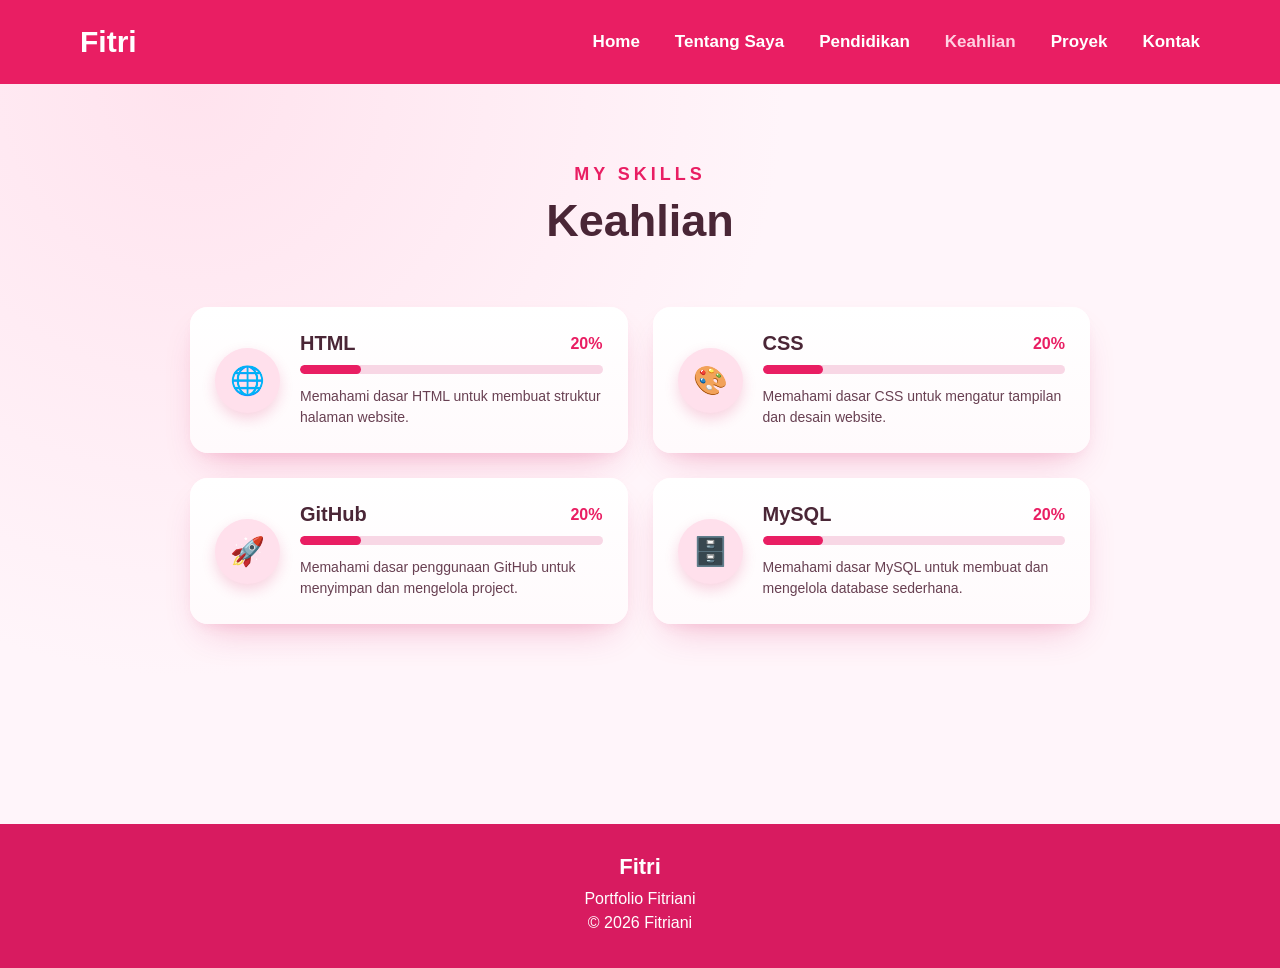
==== keahlian.html @ c8d01076 "Initial Portfolio_Fitriani" ====
<!DOCTYPE html>
<html lang="id">

<head>

    <meta charset="UTF-8">

    <meta name="viewport"
          content="width=device-width, initial-scale=1.0">

    <title>Keahlian | Fitriani</title>

    <link rel="stylesheet" href="style.css">

</head>

<body>

    <!-- NAVBAR -->

    <header>

        <nav class="navbar">

            <div class="logo">
                Fitri
            </div>

            <ul class="nav-menu">

                <li>
                    <a href="index.html">
                        Home
                    </a>
                </li>

                <li>
                    <a href="tentang.html">
                        Tentang Saya
                    </a>
                </li>

                <li>
                    <a href="pendidikan.html">
                        Pendidikan
                    </a>
                </li>

                <li>
                    <a href="keahlian.html" class="active">
                        Keahlian
                    </a>
                </li>

                <li>
                    <a href="proyek.html">
                        Proyek
                    </a>
                </li>

                <li>
                    <a href="kontak.html">
                        Kontak
                    </a>
                </li>

            </ul>

        </nav>

    </header>


    <!-- KEAHLIAN -->

    <main>

        <section class="page-section">

            <div class="section-title">

                <p>MY SKILLS</p>

                <h1>Keahlian</h1>

            </div>


            <div class="skills-container">


                <!-- HTML -->

                <div class="skill-card">

                    <div class="skill-icon">
                        🌐
                    </div>

                    <div class="skill-content">

                        <div class="skill-name">

                            <h3>HTML</h3>

                            <span>20%</span>

                        </div>

                        <div class="skill-bar">

                            <div class="skill-progress html">
                            </div>

                        </div>

                        <p>
                            Memahami dasar HTML untuk membuat
                            struktur halaman website.
                        </p>

                    </div>

                </div>


                <!-- CSS -->

                <div class="skill-card">

                    <div class="skill-icon">
                        🎨
                    </div>

                    <div class="skill-content">

                        <div class="skill-name">

                            <h3>CSS</h3>

                            <span>20%</span>

                        </div>

                        <div class="skill-bar">

                            <div class="skill-progress css">
                            </div>

                        </div>

                        <p>
                            Memahami dasar CSS untuk mengatur
                            tampilan dan desain website.
                        </p>

                    </div>

                </div>


                <!-- GITHUB -->

                <div class="skill-card">

                    <div class="skill-icon">
                        🚀
                    </div>

                    <div class="skill-content">

                        <div class="skill-name">

                            <h3>GitHub</h3>

                            <span>20%</span>

                        </div>

                        <div class="skill-bar">

                            <div class="skill-progress github">
                            </div>

                        </div>

                        <p>
                            Memahami dasar penggunaan GitHub
                            untuk menyimpan dan mengelola project.
                        </p>

                    </div>

                </div>


                <!-- MYSQL -->

                <div class="skill-card">

                    <div class="skill-icon">
                        🗄️
                    </div>

                    <div class="skill-content">

                        <div class="skill-name">

                            <h3>MySQL</h3>

                            <span>20%</span>

                        </div>

                        <div class="skill-bar">

                            <div class="skill-progress mysql">
                            </div>

                        </div>

                        <p>
                            Memahami dasar MySQL untuk membuat
                            dan mengelola database sederhana.
                        </p>

                    </div>

                </div>


            </div>

        </section>

    </main>


    <!-- FOOTER -->

    <footer>

        <h3>
            Fitri
        </h3>

        <p>
            Portfolio Fitriani
        </p>

        <p>
            © 2026 Fitriani
        </p>

    </footer>


</body>

</html>
---- style.css ----
/* =========================
   RESET
========================= */

* {
    margin: 0;
    padding: 0;
    box-sizing: border-box;
}

body {
    font-family: Arial, sans-serif;
    background: #fff5fa;
    color: #4a2636;
}


/* =========================
   NAVBAR
========================= */

header {
    background: #e91e63;
}

.navbar {
    max-width: 1200px;
    margin: auto;
    padding: 25px 40px;
    display: flex;
    justify-content: space-between;
    align-items: center;
}

.logo {
    font-size: 30px;
    font-weight: bold;
    color: white;
}

.nav-menu {
    list-style: none;
    display: flex;
    gap: 35px;
}

.nav-menu a {
    text-decoration: none;
    color: white;
    font-size: 17px;
    font-weight: bold;
    transition: 0.3s;
}

.nav-menu a:hover,
.nav-menu a.active {
    color: #ffd1e2;
}


/* =========================
   HERO
========================= */

.hero {
    min-height: calc(100vh - 160px);
    display: flex;
    justify-content: center;
    align-items: center;
    text-align: center;
    padding: 60px 20px;
    background: linear-gradient(135deg, #fff0f6, #ffb6d2);
}

.hero-content {
    max-width: 1000px;
}

.small-title {
    color: #d81b60;
    font-size: 22px;
    font-weight: bold;
    letter-spacing: 5px;
    margin-bottom: 25px;
}

.hero h1 {
    font-size: 65px;
    color: #4a2636;
    margin-bottom: 15px;
}

.hero h1 span {
    color: #e91e63;
}

.nickname {
    font-size: 20px;
    color: #7a4057;
    margin-bottom: 25px;
}

.nickname strong {
    color: #d81b60;
}

.hero-description {
    max-width: 850px;
    margin: 0 auto 25px;
    font-size: 20px;
    line-height: 1.7;
    color: #684052;
}

.identity {
    font-size: 18px;
    margin-bottom: 35px;
    color: #684052;
}

.identity strong {
    color: #d81b60;
}


/* =========================
   BUTTON
========================= */

.hero-buttons {
    display: flex;
    justify-content: center;
    gap: 20px;
}

.btn {
    display: inline-block;
    padding: 16px 30px;
    border-radius: 30px;
    text-decoration: none;
    font-size: 17px;
    font-weight: bold;
    transition: 0.3s;
}

.primary {
    background: #e91e63;
    color: white;
}

.primary:hover {
    background: #c2185b;
    transform: translateY(-3px);
}

.secondary {
    border: 2px solid #e91e63;
    color: #d81b60;
    background: white;
}

.secondary:hover {
    background: #e91e63;
    color: white;
    transform: translateY(-3px);
}


/* =========================
   FOOTER
========================= */

footer {
    background: #d81b60;
    color: white;
    text-align: center;
    padding: 30px 20px;
}

footer h3 {
    font-size: 22px;
    margin-bottom: 10px;
}

footer p {
    margin: 6px 0;
}


/* =========================
   RESPONSIVE
========================= */

@media (max-width: 800px) {

    .navbar {
        flex-direction: column;
        gap: 20px;
    }

    .nav-menu {
        flex-wrap: wrap;
        justify-content: center;
        gap: 15px;
    }

    .hero h1 {
        font-size: 42px;
    }

    .hero-description {
        font-size: 17px;
    }

    .hero-buttons {
        flex-direction: column;
        align-items: center;
    }

}


/* =========================
   PAGE SECTION
========================= */

.page-section {
    min-height: calc(100vh - 160px);
    padding: 80px 40px;
    background: radial-gradient(circle at 15% 0%, #ffe3ee 0%, #fff5fa 45%),
                radial-gradient(circle at 100% 30%, #ffeaf3 0%, transparent 40%),
                #fff5fa;
}

.section-title {
    text-align: center;
    margin-bottom: 60px;
}

.section-title p {
    color: #e91e63;
    font-size: 18px;
    font-weight: bold;
    letter-spacing: 4px;
    margin-bottom: 10px;
}

.section-title h1 {
    font-size: 45px;
    color: #4a2636;
}


/* =========================
   ABOUT - KARTU UTAMA
========================= */

.about-main-card {
    max-width: 850px;
    margin: 0 auto 25px;
    display: flex;
    align-items: center;
    gap: 30px;
    padding: 30px;
    background: linear-gradient(180deg, #ffffff 0%, #fffafc 100%);
    border-radius: 20px;
    border-left: 5px solid #e91e63;
    box-shadow:
        0 1px 0 rgba(255, 255, 255, 0.8) inset,
        0 22px 45px -18px rgba(216, 27, 96, 0.35),
        0 8px 16px -6px rgba(216, 27, 96, 0.12);
}

.about-photo img {
    width: 120px;
    height: 120px;
    object-fit: cover;
    border-radius: 50%;
    display: block;
    box-shadow: 0 10px 22px rgba(216, 27, 96, 0.25);
}

.about-main-text h2 {
    color: #d81b60;
    font-size: 28px;
    margin-bottom: 12px;
}

.about-main-text p {
    color: #684052;
    font-size: 16px;
    line-height: 1.8;
}

.about-main-text strong {
    color: #d81b60;
}


/* =========================
   ABOUT - HIGHLIGHTS
========================= */

.about-highlights {
    max-width: 1000px;
    margin: 0 auto;
    display: grid;
    grid-template-columns: 1fr 1fr;
    gap: 25px;
}

.about-highlight-item {
    display: flex;
    align-items: flex-start;
    gap: 20px;
    padding: 25px;
    background: linear-gradient(180deg, #ffffff 0%, #fffafc 100%);
    border-radius: 18px;
    border: 1px solid rgba(233, 30, 99, 0.08);
    box-shadow:
        0 1px 0 rgba(255, 255, 255, 0.8) inset,
        0 18px 38px -16px rgba(216, 27, 96, 0.30),
        0 6px 14px -6px rgba(216, 27, 96, 0.10);
    transition: 0.3s;
}

.about-highlight-item:hover {
    transform: translateY(-6px);
    box-shadow:
        0 1px 0 rgba(255, 255, 255, 0.8) inset,
        0 26px 48px -16px rgba(216, 27, 96, 0.38),
        0 10px 18px -6px rgba(216, 27, 96, 0.16);
}

.about-highlight-icon {
    min-width: 60px;
    height: 60px;
    border-radius: 50%;
    background: #ffe0ec;
    display: flex;
    justify-content: center;
    align-items: center;
    font-size: 26px;
    box-shadow: 0 6px 14px rgba(216, 27, 96, 0.18);
}

.about-highlight-text h3 {
    color: #d81b60;
    font-size: 18px;
    margin-bottom: 8px;
}

.about-highlight-text p {
    color: #684052;
    font-size: 15px;
    line-height: 1.7;
}


/* =========================
   RESPONSIVE ABOUT
========================= */

@media (max-width: 800px) {

    .about-main-card {
        flex-direction: column;
        text-align: center;
        padding: 25px;
    }

    .about-highlights {
        grid-template-columns: 1fr;
    }

}


/* =========================
   ABOUT - PENGALAMAN
========================= */

.experience-header {
    max-width: 850px;
    margin: 25px auto 15px;
    display: flex;
    align-items: center;
    gap: 15px;
}

.experience-header-icon {
    min-width: 45px;
    height: 45px;
    border-radius: 50%;
    background: #ffe0ec;
    display: flex;
    justify-content: center;
    align-items: center;
    font-size: 20px;
    box-shadow: 0 6px 14px rgba(216, 27, 96, 0.18);
}

.experience-title {
    color: #d81b60;
    font-size: 20px;
    font-weight: bold;
}

.experience-card {
    max-width: 850px;
    margin: 0 auto;
    position: relative;
    overflow: hidden;
    background: linear-gradient(180deg, #ffffff 0%, #fffafc 100%);
    padding: 28px 30px;
    border-radius: 20px;
    border-left: 5px solid #e91e63;
    box-shadow:
        0 1px 0 rgba(255, 255, 255, 0.8) inset,
        0 22px 45px -18px rgba(216, 27, 96, 0.35),
        0 8px 16px -6px rgba(216, 27, 96, 0.12);
    transition: 0.3s;
}

.experience-card:hover {
    transform: translateY(-6px);
    box-shadow:
        0 1px 0 rgba(255, 255, 255, 0.8) inset,
        0 28px 52px -16px rgba(216, 27, 96, 0.4),
        0 10px 18px -6px rgba(216, 27, 96, 0.16);
}

.experience-quote {
    position: absolute;
    top: 10px;
    right: 30px;
    font-size: 100px;
    color: #ffe0ec;
    font-family: Georgia, serif;
    line-height: 1;
    z-index: 0;
    user-select: none;
}

.experience-text {
    position: relative;
    z-index: 1;
    color: #684052;
    font-size: 15px;
    line-height: 1.7;
}

@media (max-width: 800px) {

    .experience-card {
        padding: 25px 20px;
    }

    .experience-quote {
        font-size: 60px;
        right: 15px;
    }

}


/* =========================
   EDUCATION
========================= */

.education-container {
    max-width: 900px;
    margin: auto;
    display: flex;
    flex-direction: column;
    gap: 25px;
}

.education-card {
    display: flex;
    align-items: center;
    gap: 25px;
    padding: 30px;
    background: linear-gradient(180deg, #ffffff 0%, #fffafc 100%);
    border-radius: 20px;
    border-left: 5px solid #e91e63;
    box-shadow:
        0 1px 0 rgba(255, 255, 255, 0.8) inset,
        0 22px 45px -18px rgba(216, 27, 96, 0.35),
        0 8px 16px -6px rgba(216, 27, 96, 0.12);
    transition: 0.3s;
}

.education-card:hover {
    transform: translateY(-6px);
    box-shadow:
        0 1px 0 rgba(255, 255, 255, 0.8) inset,
        0 28px 52px -16px rgba(216, 27, 96, 0.4),
        0 10px 18px -6px rgba(216, 27, 96, 0.16);
}

.education-icon {
    min-width: 75px;
    height: 75px;
    border-radius: 50%;
    background: #ffe0ec;
    display: flex;
    justify-content: center;
    align-items: center;
    font-size: 32px;
    box-shadow: 0 6px 14px rgba(216, 27, 96, 0.18);
}

.education-content {
    flex: 1;
}

.education-year {
    display: inline-block;
    padding: 6px 14px;
    border-radius: 20px;
    background: #ffe0ec;
    color: #d81b60;
    font-size: 14px;
    font-weight: bold;
    margin-bottom: 10px;
}

.education-content h2 {
    color: #4a2636;
    font-size: 25px;
    margin-bottom: 8px;
}

.education-content h3 {
    color: #d81b60;
    font-size: 18px;
    margin-bottom: 10px;
}

.education-content p {
    color: #684052;
    font-size: 16px;
    line-height: 1.7;
}


/* =========================
   EDUCATION INFO
========================= */

.education-info {
    max-width: 900px;
    margin: 50px auto 0;
    text-align: center;
}

.education-info h2 {
    color: #4a2636;
    font-size: 28px;
    margin-bottom: 25px;
}

.info-box {
    display: grid;
    grid-template-columns: 1fr 1fr;
    gap: 15px;
    text-align: left;
}

.info-box div {
    padding: 18px;
    background: white;
    border-radius: 12px;
    box-shadow: 0 10px 22px -12px rgba(216, 27, 96, 0.25);
}

.info-box strong {
    display: block;
    color: #d81b60;
    margin-bottom: 6px;
}

.info-box span {
    color: #684052;
}


/* =========================
   RESPONSIVE EDUCATION
========================= */

@media (max-width: 800px) {

    .education-card {
        flex-direction: column;
        text-align: center;
    }

    .info-box {
        grid-template-columns: 1fr;
    }

}


/* =========================
   SKILLS
========================= */

.skills-container {
    max-width: 900px;
    margin: auto;
    display: grid;
    grid-template-columns: 1fr 1fr;
    gap: 25px;
}

.skill-card {
    background: linear-gradient(180deg, #ffffff 0%, #fffafc 100%);
    padding: 25px;
    border-radius: 18px;
    display: flex;
    align-items: center;
    gap: 20px;
    box-shadow:
        0 1px 0 rgba(255, 255, 255, 0.8) inset,
        0 18px 38px -16px rgba(216, 27, 96, 0.30),
        0 6px 14px -6px rgba(216, 27, 96, 0.10);
    transition: 0.3s;
}

.skill-card:hover {
    transform: translateY(-6px);
    box-shadow:
        0 1px 0 rgba(255, 255, 255, 0.8) inset,
        0 26px 48px -16px rgba(216, 27, 96, 0.38),
        0 10px 18px -6px rgba(216, 27, 96, 0.16);
}

.skill-icon {
    min-width: 65px;
    height: 65px;
    border-radius: 50%;
    background: #ffe0ec;
    display: flex;
    align-items: center;
    justify-content: center;
    font-size: 28px;
    box-shadow: 0 6px 14px rgba(216, 27, 96, 0.18);
}

.skill-content {
    width: 100%;
}

.skill-name {
    display: flex;
    justify-content: space-between;
    align-items: center;
    margin-bottom: 10px;
}

.skill-name h3 {
    color: #4a2636;
    font-size: 20px;
}

.skill-name span {
    color: #e91e63;
    font-weight: bold;
}

.skill-bar {
    width: 100%;
    height: 9px;
    background: #f8d7e5;
    border-radius: 10px;
    overflow: hidden;
    margin-bottom: 12px;
}

.skill-progress {
    height: 100%;
    background: #e91e63;
    border-radius: 10px;
}

.skill-progress.html {
    width: 20%;
}

.skill-progress.css {
    width: 20%;
}

.skill-progress.github {
    width: 20%;
}

.skill-progress.mysql {
    width: 20%;
}

.skill-content p {
    color: #684052;
    font-size: 14px;
    line-height: 1.5;
}


/* RESPONSIVE SKILLS */

@media (max-width: 800px) {

    .skills-container {
        grid-template-columns: 1fr;
    }

    .skill-card {
        padding: 20px;
    }

}


/* =========================
   PROJECT
========================= */

.project-container {
    max-width: 1000px;
    margin: auto;
    display: grid;
    grid-template-columns: 1fr;
    gap: 25px;
}

.project-card {
    background: linear-gradient(180deg, #ffffff 0%, #fffafc 100%);
    padding: 30px;
    border-radius: 20px;
    display: flex;
    align-items: center;
    gap: 30px;
    border-left: 5px solid #e91e63;
    box-shadow:
        0 1px 0 rgba(255, 255, 255, 0.8) inset,
        0 22px 45px -18px rgba(216, 27, 96, 0.35),
        0 8px 16px -6px rgba(216, 27, 96, 0.12);
    transition: 0.3s;
}

.project-card:hover {
    transform: translateY(-6px);
    box-shadow:
        0 1px 0 rgba(255, 255, 255, 0.8) inset,
        0 28px 52px -16px rgba(216, 27, 96, 0.4),
        0 10px 18px -6px rgba(216, 27, 96, 0.16);
}

.project-icon {
    min-width: 90px;
    height: 90px;
    border-radius: 20px;
    background: #ffe0ec;
    display: flex;
    justify-content: center;
    align-items: center;
    font-size: 40px;
    box-shadow: 0 8px 18px rgba(216, 27, 96, 0.18);
}

.project-content {
    flex: 1;
}

.project-number {
    color: #e91e63;
    font-size: 13px;
    font-weight: bold;
    letter-spacing: 2px;
}

.project-content h2 {
    color: #4a2636;
    font-size: 26px;
    margin: 8px 0 10px;
}

.project-content p {
    color: #684052;
    font-size: 16px;
    line-height: 1.7;
    margin-bottom: 15px;
}

.project-tech {
    display: flex;
    gap: 10px;
    flex-wrap: wrap;
}

.project-tech span {
    background: #ffe0ec;
    color: #d81b60;
    padding: 6px 12px;
    border-radius: 20px;
    font-size: 13px;
    font-weight: bold;
}


/* RESPONSIVE PROJECT */

@media (max-width: 600px) {

    .project-card {
        flex-direction: column;
        align-items: flex-start;
        padding: 25px;
    }

    .project-icon {
        min-width: 70px;
        width: 70px;
        height: 70px;
        font-size: 30px;
    }

}


/* =========================
   CONTACT
========================= */

.contact-container {
    max-width: 900px;
    margin: auto;
    display: grid;
    grid-template-columns: 1fr 1fr;
    gap: 40px;
    align-items: center;
}

.contact-intro h2 {
    color: #d81b60;
    font-size: 30px;
    margin-bottom: 20px;
}

.contact-intro p {
    color: #684052;
    font-size: 17px;
    line-height: 1.8;
    margin-bottom: 15px;
}

.contact-card {
    background: linear-gradient(180deg, #ffffff 0%, #fffafc 100%);
    padding: 30px;
    border-radius: 20px;
    box-shadow:
        0 1px 0 rgba(255, 255, 255, 0.8) inset,
        0 22px 45px -18px rgba(216, 27, 96, 0.35),
        0 8px 16px -6px rgba(216, 27, 96, 0.12);
}

.contact-item {
    display: flex;
    align-items: center;
    gap: 20px;
    padding: 20px 0;
    border-bottom: 1px solid #f5d5e2;
}

.contact-item:last-child {
    border-bottom: none;
}

.contact-icon {
    min-width: 55px;
    width: 55px;
    height: 55px;
    border-radius: 50%;
    background: #ffe0ec;
    display: flex;
    justify-content: center;
    align-items: center;
    font-size: 25px;
    box-shadow: 0 6px 14px rgba(216, 27, 96, 0.18);
}

.contact-item h3 {
    color: #d81b60;
    margin-bottom: 5px;
}

.contact-item p {
    color: #684052;
    font-size: 15px;
}


/* RESPONSIVE CONTACT */

@media (max-width: 800px) {

    .contact-container {
        grid-template-columns: 1fr;
    }

}
a {
    text-decoration: none;
    color: inherit;
}
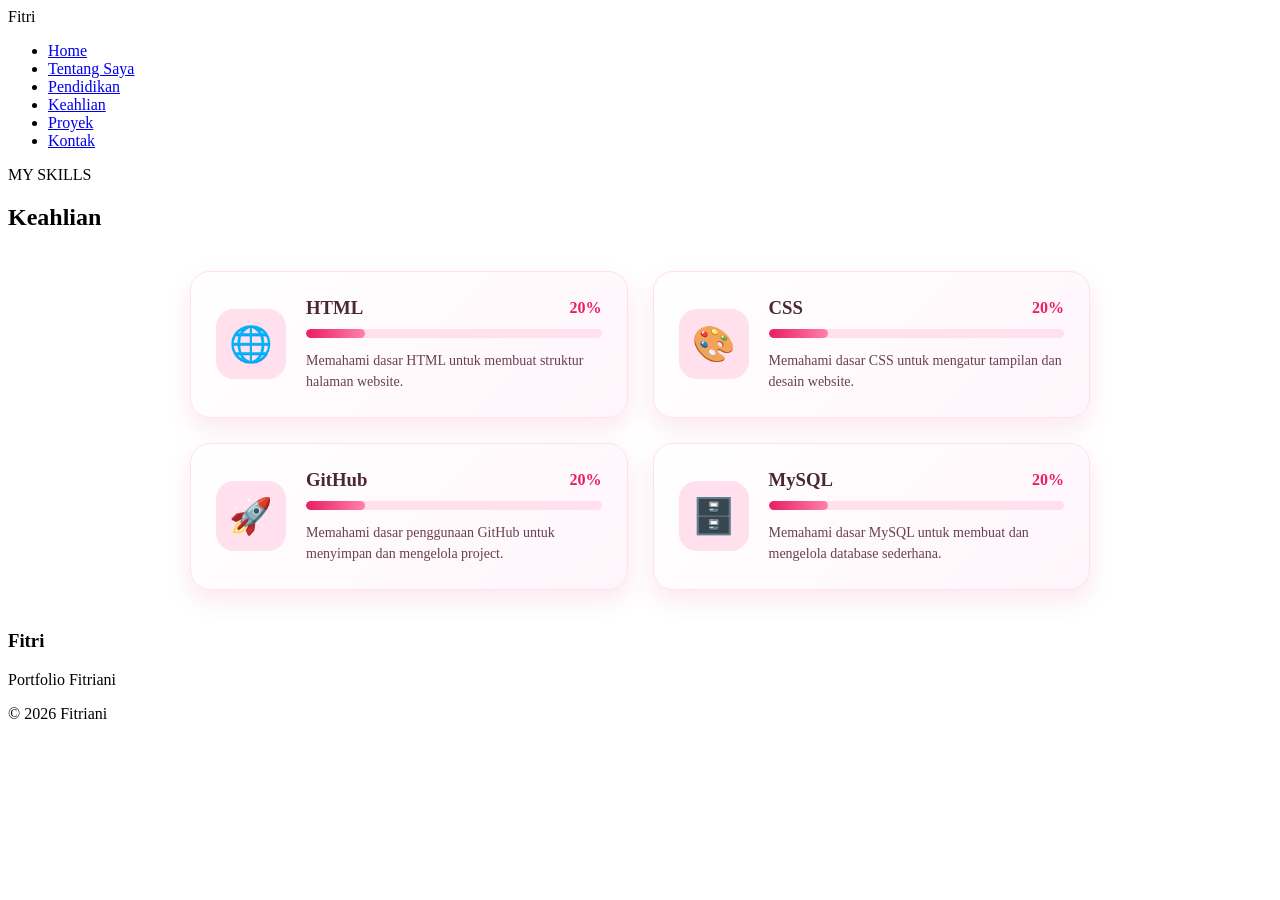
==== commit 46d14645: "Fitriani" ====
--- a/keahlian.html
+++ b/keahlian.html
@@ -13,7 +13,7 @@
     <link rel="stylesheet" href="style.css">
 
 </head>
-
+  <script src="script.js"></script>
 <body>
 
     <!-- NAVBAR -->
@@ -254,7 +254,7 @@
 
     </footer>
 
-
+<script src="script.js"></script>
 </body>
 
 </html>
--- a/style.css
+++ b/style.css
@@ -1,215 +1,493 @@
+/* ========================= 
+   RIWAYAT PENDIDIKAN 
+========================= */
+
+.sekolah-list { 
+    max-width: 800px; 
+    margin: 0 auto; 
+    display: flex; 
+    flex-direction: column; 
+    gap: 20px; 
+} 
+ 
+.sekolah-item { 
+    display: flex; 
+    align-items: center; 
+    gap: 22px; 
+    padding: 22px 28px; 
+    background: linear-gradient(135deg, #ffffff, #fff5fa); 
+    border-radius: 20px; 
+    border-left: 5px solid #e91e63; 
+    box-shadow: 0 12px 30px rgba(216, 27, 96, 0.12); 
+    transition: 0.3s ease; 
+} 
+ 
+.sekolah-item:hover { 
+    transform: translateY(-6px); 
+    box-shadow: 0 18px 35px rgba(216, 27, 96, 0.22); 
+} 
+ 
+/* LOGO PENDIDIKAN */ 
+ 
+.sekolah-logo { 
+    width: 65px; 
+    height: 65px; 
+    flex-shrink: 0; 
+    display: flex; 
+    align-items: center; 
+    justify-content: center; 
+    background: #ffe0ec; 
+    border-radius: 50%; 
+    font-size: 30px; 
+    box-shadow: 0 6px 15px rgba(216, 27, 96, 0.15); 
+    transition: 0.3s; 
+} 
+ 
+.sekolah-item:hover .sekolah-logo { 
+    transform: scale(1.1); 
+    background: #ffd1e2; 
+} 
+ 
+/* NAMA SEKOLAH */ 
+ 
+.sekolah-info span { 
+    display: inline-block; 
+    color: #e91e63; 
+    font-size: 14px; 
+    font-weight: bold; 
+    margin-bottom: 5px; 
+} 
+ 
+.sekolah-info h3 { 
+    color: #4a2636; 
+    font-size: 20px; 
+    margin: 0; 
+    cursor: pointer; 
+    transition: 0.3s; 
+} 
+ 
+.sekolah-info h3:hover { 
+    color: #e91e63; 
+    text-decoration: underline; 
+} 
+ 
+/* ========================= 
+   MODAL FOTO 
+========================= */ 
+ 
+.modal-overlay { 
+    display: none; 
+    position: fixed; 
+    inset: 0; 
+    background: rgba(74, 38, 54, 0.65); 
+    align-items: center; 
+    justify-content: center; 
+    z-index: 9999; 
+    padding: 20px; 
+} 
+ 
+.modal-overlay.show { 
+    display: flex; 
+} 
+ 
+.modal-box { 
+    position: relative; 
+    width: 90%; 
+    max-width: 550px; 
+    background: white; 
+    padding: 25px; 
+    border-radius: 20px; 
+    text-align: center; 
+    animation: modalMuncul 0.3s ease; 
+} 
+ 
+.modal-box h2 { 
+    color: #d81b60; 
+    margin-bottom: 18px; 
+} 
+ 
+#modal-foto { 
+    display: block; 
+    width: 100%; 
+    max-height: 400px; 
+    object-fit: contain; 
+    border-radius: 15px; 
+    margin: 0 auto; 
+} 
+ 
+.modal-close { 
+    position: absolute; 
+    top: 10px; 
+    right: 15px; 
+    width: 35px; 
+    height: 35px; 
+    border: none; 
+    border-radius: 50%; 
+    background: #ffe0ec; 
+    color: #d81b60; 
+    font-size: 24px; 
+    cursor: pointer; 
+    z-index: 2; 
+} 
+ 
+.modal-close:hover { 
+    background: #e91e63; 
+    color: white; 
+} 
+ 
+@keyframes modalMuncul { 
+    from { 
+        opacity: 0; 
+        transform: scale(0.8); 
+    } 
+ 
+    to { 
+        opacity: 1; 
+        transform: scale(1); 
+    } 
+}
+
 /* =========================
-   RESET
+   TAMBAHAN TAMPILAN KEAHLIAN
 ========================= */
 
-* {
-    margin: 0;
-    padding: 0;
-    box-sizing: border-box;
-}
-
-body {
-    font-family: Arial, sans-serif;
-    background: #fff5fa;
-    color: #4a2636;
-}
-
-
-/* =========================
-   NAVBAR
-========================= */
-
-header {
-    background: #e91e63;
-}
-
-.navbar {
-    max-width: 1200px;
-    margin: auto;
-    padding: 25px 40px;
+.skills-container {
+    max-width: 900px;
+    margin: 40px auto;
+    display: grid;
+    grid-template-columns: repeat(2, 1fr);
+    gap: 25px;
+}
+
+.skill-card {
+    display: flex;
+    align-items: center;
+    gap: 20px;
+    padding: 25px;
+    background: linear-gradient(135deg, #ffffff, #fff5fa);
+    border-radius: 20px;
+    border: 1px solid #ffe0ec;
+    box-shadow: 0 10px 25px rgba(216, 27, 96, 0.10);
+    transition: 0.3s ease;
+    animation: skillMuncul 0.8s ease both;
+}
+
+.skill-card:hover {
+    transform: translateY(-8px);
+    box-shadow: 0 18px 35px rgba(216, 27, 96, 0.20);
+}
+
+/* ICON */
+
+.skill-icon {
+    width: 70px;
+    height: 70px;
+    flex-shrink: 0;
+    display: flex;
+    align-items: center;
+    justify-content: center;
+    background: #ffe0ec;
+    border-radius: 18px;
+    font-size: 35px;
+    transition: 0.3s ease;
+}
+
+.skill-card:hover .skill-icon {
+    transform: scale(1.12) rotate(5deg);
+    background: #ffd1e2;
+}
+
+/* ISI */
+
+.skill-content {
+    flex: 1;
+}
+
+.skill-name {
     display: flex;
     justify-content: space-between;
     align-items: center;
-}
-
-.logo {
-    font-size: 30px;
+    margin-bottom: 10px;
+}
+
+.skill-name h3 {
+    margin: 0;
+    color: #4a2636;
+}
+
+.skill-name span {
+    color: #e91e63;
     font-weight: bold;
-    color: white;
-}
-
-.nav-menu {
-    list-style: none;
-    display: flex;
-    gap: 35px;
-}
-
-.nav-menu a {
-    text-decoration: none;
-    color: white;
-    font-size: 17px;
+}
+
+/* PROGRESS BAR */
+
+.skill-bar {
+    width: 100%;
+    height: 9px;
+    background: #ffe0ec;
+    border-radius: 20px;
+    overflow: hidden;
+    margin-bottom: 12px;
+}
+
+.skill-progress {
+    height: 100%;
+    width: 20%;
+    background: linear-gradient(90deg, #e91e63, #ff80ab);
+    border-radius: 20px;
+    animation: progressMuncul 1.5s ease;
+}
+
+.skill-content p {
+    margin: 0;
+    color: #684052;
+    font-size: 14px;
+    line-height: 1.5;
+}
+
+/* ANIMASI */
+
+@keyframes skillMuncul {
+    from {
+        opacity: 0;
+        transform: translateY(30px);
+    }
+
+    to {
+        opacity: 1;
+        transform: translateY(0);
+    }
+}
+
+@keyframes progressMuncul {
+    from {
+        width: 0;
+    }
+
+    to {
+        width: 20%;
+    }
+}
+
+/* ANIMASI BERURUTAN */
+
+.skill-card:nth-child(1) {
+    animation-delay: 0.1s;
+}
+
+.skill-card:nth-child(2) {
+    animation-delay: 0.2s;
+}
+
+.skill-card:nth-child(3) {
+    animation-delay: 0.3s;
+}
+
+.skill-card:nth-child(4) {
+    animation-delay: 0.4s;
+}
+
+/* HP */
+
+@media (max-width: 700px) {
+    .skills-container {
+        grid-template-columns: 1fr;
+        padding: 0 20px;
+    }
+
+    .skill-card {
+        padding: 20px;
+    }
+}
+
+/* =========================
+   HOME LEBIH MENARIK
+========================= */
+
+.hero {
+    min-height: 75vh;
+    display: flex;
+    align-items: center;
+    justify-content: center;
+    position: relative;
+    overflow: hidden;
+    background:
+        radial-gradient(circle at 85% 20%, #ffe0ec 0%, transparent 25%),
+        radial-gradient(circle at 10% 80%, #ffd6e6 0%, transparent 25%);
+}
+
+.hero-content {
+    max-width: 850px;
+    text-align: center;
+    padding: 70px 20px;
+    position: relative;
+    z-index: 2;
+    animation: homeMuncul 1s ease;
+}
+
+.small-title {
+    color: #e91e63;
     font-weight: bold;
-    transition: 0.3s;
-}
-
-.nav-menu a:hover,
-.nav-menu a.active {
-    color: #ffd1e2;
-}
-
-
-/* =========================
-   HERO
-========================= */
-
-.hero {
-    min-height: calc(100vh - 160px);
-    display: flex;
-    justify-content: center;
-    align-items: center;
-    text-align: center;
-    padding: 60px 20px;
-    background: linear-gradient(135deg, #fff0f6, #ffb6d2);
-}
-
-.hero-content {
-    max-width: 1000px;
-}
-
-.small-title {
-    color: #d81b60;
-    font-size: 22px;
-    font-weight: bold;
-    letter-spacing: 5px;
-    margin-bottom: 25px;
+    letter-spacing: 3px;
+    margin-bottom: 15px;
+    animation: turun 0.8s ease;
 }
 
 .hero h1 {
-    font-size: 65px;
+    font-size: 55px;
+    margin: 10px 0;
     color: #4a2636;
-    margin-bottom: 15px;
 }
 
 .hero h1 span {
     color: #e91e63;
 }
 
-.nickname {
-    font-size: 20px;
-    color: #7a4057;
-    margin-bottom: 25px;
-}
-
-.nickname strong {
-    color: #d81b60;
-}
-
 .hero-description {
-    max-width: 850px;
-    margin: 0 auto 25px;
-    font-size: 20px;
-    line-height: 1.7;
+    font-size: 24px;
+    font-weight: bold;
     color: #684052;
-}
-
-.identity {
-    font-size: 18px;
-    margin-bottom: 35px;
+    margin: 15px 0;
+}
+
+.hero-text {
+    max-width: 650px;
+    margin: 0 auto 30px;
     color: #684052;
-}
-
-.identity strong {
-    color: #d81b60;
-}
-
-
-/* =========================
-   BUTTON
-========================= */
+    line-height: 1.8;
+    font-size: 16px;
+}
 
 .hero-buttons {
     display: flex;
     justify-content: center;
-    gap: 20px;
-}
-
-.btn {
-    display: inline-block;
-    padding: 16px 30px;
+    gap: 15px;
+    margin-top: 25px;
+}
+
+.hero-buttons .btn {
+    padding: 13px 25px;
     border-radius: 30px;
     text-decoration: none;
-    font-size: 17px;
     font-weight: bold;
-    transition: 0.3s;
-}
-
-.primary {
+    transition: 0.3s ease;
+}
+
+.hero-buttons .primary {
     background: #e91e63;
     color: white;
-}
-
-.primary:hover {
-    background: #c2185b;
-    transform: translateY(-3px);
-}
-
-.secondary {
+    box-shadow: 0 8px 20px rgba(233, 30, 99, 0.25);
+}
+
+.hero-buttons .primary:hover {
+    background: #d81b60;
+    transform: translateY(-4px);
+}
+
+.hero-buttons .secondary {
     border: 2px solid #e91e63;
-    color: #d81b60;
+    color: #e91e63;
     background: white;
 }
 
-.secondary:hover {
-    background: #e91e63;
-    color: white;
-    transform: translateY(-3px);
-}
-
-
-/* =========================
-   FOOTER
-========================= */
-
-footer {
-    background: #d81b60;
-    color: white;
-    text-align: center;
-    padding: 30px 20px;
-}
-
-footer h3 {
-    font-size: 22px;
-    margin-bottom: 10px;
-}
-
-footer p {
-    margin: 6px 0;
-}
-
-
-/* =========================
-   RESPONSIVE
-========================= */
-
-@media (max-width: 800px) {
-
-    .navbar {
-        flex-direction: column;
-        gap: 20px;
-    }
-
-    .nav-menu {
-        flex-wrap: wrap;
-        justify-content: center;
-        gap: 15px;
-    }
+.hero-buttons .secondary:hover {
+    background: #ffe0ec;
+    transform: translateY(-4px);
+}
+
+/* DEKORASI */
+
+.hero-decoration {
+    position: absolute;
+    inset: 0;
+    pointer-events: none;
+    z-index: -1;
+}
+
+.circle {
+    position: absolute;
+    border-radius: 50%;
+}
+
+.circle-one {
+    width: 180px;
+    height: 180px;
+    background: #ffe0ec;
+    top: 30px;
+    left: -80px;
+    animation: mengambang 4s ease-in-out infinite;
+}
+
+.circle-two {
+    width: 120px;
+    height: 120px;
+    background: #ffd1e2;
+    bottom: 20px;
+    right: -50px;
+    animation: mengambang 5s ease-in-out infinite;
+}
+
+.code-box {
+    position: absolute;
+    right: 30px;
+    top: 100px;
+    padding: 12px 18px;
+    background: white;
+    color: #e91e63;
+    border-radius: 12px;
+    box-shadow: 0 8px 20px rgba(216, 27, 96, 0.12);
+    font-family: monospace;
+    transform: rotate(5deg);
+    animation: mengambang 3s ease-in-out infinite;
+}
+
+/* ANIMASI */
+
+@keyframes homeMuncul {
+    from {
+        opacity: 0;
+        transform: translateY(30px);
+    }
+
+    to {
+        opacity: 1;
+        transform: translateY(0);
+    }
+}
+
+@keyframes turun {
+    from {
+        opacity: 0;
+        transform: translateY(-20px);
+    }
+
+    to {
+        opacity: 1;
+        transform: translateY(0);
+    }
+}
+
+@keyframes mengambang {
+    0%, 100% {
+        transform: translateY(0);
+    }
+
+    50% {
+        transform: translateY(-15px);
+    }
+}
+
+/* HP */
+
+@media (max-width: 700px) {
 
     .hero h1 {
-        font-size: 42px;
+        font-size: 38px;
     }
 
     .hero-description {
-        font-size: 17px;
+        font-size: 20px;
     }
 
     .hero-buttons {
@@ -217,702 +495,595 @@
         align-items: center;
     }
 
-}
-
+    .hero-buttons .btn {
+        width: 200px;
+        text-align: center;
+    }
+
+    .code-box {
+        display: none;
+    }
+
+}
 
 /* =========================
-   PAGE SECTION
+   KONTAK LEBIH MENARIK
 ========================= */
 
-.page-section {
-    min-height: calc(100vh - 160px);
-    padding: 80px 40px;
-    background: radial-gradient(circle at 15% 0%, #ffe3ee 0%, #fff5fa 45%),
-                radial-gradient(circle at 100% 30%, #ffeaf3 0%, transparent 40%),
-                #fff5fa;
-}
-
-.section-title {
-    text-align: center;
-    margin-bottom: 60px;
-}
-
-.section-title p {
+.contact-container {
+    max-width: 950px;
+    margin: 40px auto;
+    display: grid;
+    grid-template-columns: 1fr 1.2fr;
+    gap: 30px;
+    align-items: stretch;
+}
+
+/* BAGIAN KIRI */
+
+.contact-intro {
+    background: linear-gradient(135deg, #e91e63, #d81b60);
+    color: white;
+    padding: 40px 30px;
+    border-radius: 25px;
+    display: flex;
+    flex-direction: column;
+    justify-content: center;
+    box-shadow: 0 15px 35px rgba(216, 27, 96, 0.20);
+    position: relative;
+    overflow: hidden;
+}
+
+.contact-intro::after {
+    content: "💗";
+    position: absolute;
+    right: 20px;
+    bottom: 10px;
+    font-size: 80px;
+    opacity: 0.15;
+}
+
+.contact-intro h2 {
+    font-size: 28px;
+    margin-bottom: 15px;
+}
+
+.contact-intro p {
+    line-height: 1.7;
+    margin-bottom: 10px;
+}
+
+/* KARTU KONTAK */
+
+.contact-card {
+    background: #ffffff;
+    padding: 30px;
+    border-radius: 25px;
+    box-shadow: 0 12px 30px rgba(216, 27, 96, 0.12);
+    border: 1px solid #ffe0ec;
+}
+
+.contact-item {
+    display: flex;
+    align-items: center;
+    gap: 20px;
+    padding: 20px;
+    margin-bottom: 15px;
+    background: #fff8fb;
+    border-radius: 18px;
+    transition: 0.3s ease;
+}
+
+.contact-item:last-child {
+    margin-bottom: 0;
+}
+
+.contact-item:hover {
+    transform: translateX(8px);
+    background: #ffeaf2;
+    box-shadow: 0 8px 20px rgba(216, 27, 96, 0.10);
+}
+
+/* ICON */
+
+.contact-icon {
+    width: 60px;
+    height: 60px;
+    flex-shrink: 0;
+    display: flex;
+    align-items: center;
+    justify-content: center;
+    background: #ffe0ec;
+    border-radius: 16px;
+    font-size: 28px;
+    transition: 0.3s ease;
+}
+
+.contact-item:hover .contact-icon {
+    transform: scale(1.1) rotate(5deg);
+    background: #ffd1e2;
+}
+
+/* TEKS */
+
+.contact-item h3 {
+    margin: 0 0 5px;
+    color: #4a2636;
+    font-size: 18px;
+}
+
+.contact-item p {
+    margin: 0;
+}
+
+.contact-item a {
     color: #e91e63;
-    font-size: 18px;
-    font-weight: bold;
-    letter-spacing: 4px;
-    margin-bottom: 10px;
-}
-
-.section-title h1 {
-    font-size: 45px;
-    color: #4a2636;
-}
-
-
+    text-decoration: none;
+    font-weight: 500;
+    transition: 0.3s ease;
+}
+
+.contact-item a:hover {
+    color: #d81b60;
+    text-decoration: underline;
+}
+
+/* ANIMASI */
+
+.contact-intro {
+    animation: kontakKiri 0.8s ease;
+}
+
+.contact-card {
+    animation: kontakKanan 0.8s ease;
+}
+
+@keyframes kontakKiri {
+    from {
+        opacity: 0;
+        transform: translateX(-30px);
+    }
+
+    to {
+        opacity: 1;
+        transform: translateX(0);
+    }
+}
+
+@keyframes kontakKanan {
+    from {
+        opacity: 0;
+        transform: translateX(30px);
+    }
+
+    to {
+        opacity: 1;
+        transform: translateX(0);
+    }
+}
+
+/* HP */
+
+@media (max-width: 700px) {
+
+    .contact-container {
+        grid-template-columns: 1fr;
+        margin: 30px 20px;
+    }
+
+    .contact-intro {
+        padding: 30px 25px;
+    }
+
+    .contact-card {
+        padding: 20px;
+    }
+
+    .contact-item {
+        padding: 15px;
+    }
+
+}
 /* =========================
-   ABOUT - KARTU UTAMA
+   TENTANG SAYA LEBIH MENARIK
 ========================= */
 
 .about-main-card {
-    max-width: 850px;
-    margin: 0 auto 25px;
+    max-width: 950px;
+    margin: 40px auto 30px;
+    padding: 35px;
     display: flex;
     align-items: center;
-    gap: 30px;
-    padding: 30px;
-    background: linear-gradient(180deg, #ffffff 0%, #fffafc 100%);
-    border-radius: 20px;
-    border-left: 5px solid #e91e63;
-    box-shadow:
-        0 1px 0 rgba(255, 255, 255, 0.8) inset,
-        0 22px 45px -18px rgba(216, 27, 96, 0.35),
-        0 8px 16px -6px rgba(216, 27, 96, 0.12);
+    gap: 40px;
+    background: linear-gradient(135deg, #ffffff, #fff5fa);
+    border-radius: 30px;
+    border: 1px solid #ffe0ec;
+    box-shadow: 0 15px 35px rgba(216, 27, 96, 0.12);
+    position: relative;
+    overflow: hidden;
+    animation: tentangMuncul 0.8s ease;
+}
+
+/* DEKORASI KARTU */
+
+.about-main-card::before {
+    content: "💗";
+    position: absolute;
+    top: -20px;
+    right: 25px;
+    font-size: 100px;
+    opacity: 0.08;
+}
+
+/* FOTO */
+
+.about-photo {
+    width: 220px;
+    height: 220px;
+    flex-shrink: 0;
+    padding: 7px;
+    border-radius: 50%;
+    background: linear-gradient(135deg, #e91e63, #ff80ab);
+    box-shadow: 0 10px 25px rgba(216, 27, 96, 0.20);
+    transition: 0.4s ease;
+}
+
+.about-photo:hover {
+    transform: scale(1.05) rotate(3deg);
+    box-shadow: 0 15px 35px rgba(216, 27, 96, 0.30);
 }
 
 .about-photo img {
-    width: 120px;
-    height: 120px;
+    width: 100%;
+    height: 100%;
     object-fit: cover;
     border-radius: 50%;
     display: block;
-    box-shadow: 0 10px 22px rgba(216, 27, 96, 0.25);
-}
-
-.about-main-text h2 {
-    color: #d81b60;
-    font-size: 28px;
-    margin-bottom: 12px;
+    border: 5px solid white;
+}
+
+/* TEKS */
+
+.about-main-text {
+    position: relative;
+    z-index: 1;
 }
 
 .about-main-text p {
     color: #684052;
-    font-size: 16px;
-    line-height: 1.8;
+    font-size: 17px;
+    line-height: 1.9;
+    margin: 0;
 }
 
 .about-main-text strong {
-    color: #d81b60;
-}
-
-
-/* =========================
-   ABOUT - HIGHLIGHTS
-========================= */
+    color: #e91e63;
+}
+
+/* KARTU KECIL */
 
 .about-highlights {
-    max-width: 1000px;
+    max-width: 950px;
     margin: 0 auto;
     display: grid;
-    grid-template-columns: 1fr 1fr;
+    grid-template-columns: repeat(2, 1fr);
     gap: 25px;
 }
+
+/* ITEM */
 
 .about-highlight-item {
     display: flex;
     align-items: flex-start;
     gap: 20px;
     padding: 25px;
-    background: linear-gradient(180deg, #ffffff 0%, #fffafc 100%);
+    background: white;
+    border-radius: 22px;
+    border: 1px solid #ffe0ec;
+    box-shadow: 0 10px 25px rgba(216, 27, 96, 0.10);
+    transition: 0.3s ease;
+    animation: highlightMuncul 0.8s ease both;
+}
+
+.about-highlight-item:nth-child(1) {
+    animation-delay: 0.2s;
+}
+
+.about-highlight-item:nth-child(2) {
+    animation-delay: 0.4s;
+}
+
+.about-highlight-item:hover {
+    transform: translateY(-8px);
+    background: #fff8fb;
+    box-shadow: 0 18px 35px rgba(216, 27, 96, 0.18);
+}
+
+/* ICON */
+
+.about-highlight-icon {
+    width: 60px;
+    height: 60px;
+    flex-shrink: 0;
+    display: flex;
+    align-items: center;
+    justify-content: center;
+    background: #ffe0ec;
     border-radius: 18px;
-    border: 1px solid rgba(233, 30, 99, 0.08);
-    box-shadow:
-        0 1px 0 rgba(255, 255, 255, 0.8) inset,
-        0 18px 38px -16px rgba(216, 27, 96, 0.30),
-        0 6px 14px -6px rgba(216, 27, 96, 0.10);
-    transition: 0.3s;
-}
-
-.about-highlight-item:hover {
-    transform: translateY(-6px);
-    box-shadow:
-        0 1px 0 rgba(255, 255, 255, 0.8) inset,
-        0 26px 48px -16px rgba(216, 27, 96, 0.38),
-        0 10px 18px -6px rgba(216, 27, 96, 0.16);
-}
-
-.about-highlight-icon {
-    min-width: 60px;
-    height: 60px;
-    border-radius: 50%;
-    background: #ffe0ec;
-    display: flex;
-    justify-content: center;
-    align-items: center;
-    font-size: 26px;
-    box-shadow: 0 6px 14px rgba(216, 27, 96, 0.18);
+    font-size: 30px;
+    transition: 0.3s ease;
+}
+
+.about-highlight-item:hover .about-highlight-icon {
+    transform: scale(1.12) rotate(5deg);
+    background: #ffd1e2;
+}
+
+/* TEKS KECIL */
+
+.about-highlight-text {
+    flex: 1;
 }
 
 .about-highlight-text h3 {
-    color: #d81b60;
-    font-size: 18px;
-    margin-bottom: 8px;
+    margin: 0 0 10px;
+    color: #4a2636;
+    font-size: 20px;
 }
 
 .about-highlight-text p {
+    margin: 0;
     color: #684052;
-    font-size: 15px;
+    font-size: 14px;
     line-height: 1.7;
 }
 
-
-/* =========================
-   RESPONSIVE ABOUT
-========================= */
-
-@media (max-width: 800px) {
+/* ANIMASI */
+
+@keyframes tentangMuncul {
+    from {
+        opacity: 0;
+        transform: translateY(30px);
+    }
+
+    to {
+        opacity: 1;
+        transform: translateY(0);
+    }
+}
+
+@keyframes highlightMuncul {
+    from {
+        opacity: 0;
+        transform: translateY(30px);
+    }
+
+    to {
+        opacity: 1;
+        transform: translateY(0);
+    }
+}
+
+/* HP */
+
+@media (max-width: 700px) {
 
     .about-main-card {
         flex-direction: column;
         text-align: center;
-        padding: 25px;
+        margin: 30px 20px;
+        padding: 30px 20px;
+    }
+
+    .about-photo {
+        width: 180px;
+        height: 180px;
+    }
+
+    .about-main-text p {
+        font-size: 15px;
     }
 
     .about-highlights {
         grid-template-columns: 1fr;
-    }
-
-}
-
-
+        margin: 0 20px;
+    }
+
+    .about-highlight-item {
+        padding: 20px;
+    }
+
+}
 /* =========================
-   ABOUT - PENGALAMAN
+   PROYEK LEBIH MENARIK
 ========================= */
 
-.experience-header {
-    max-width: 850px;
-    margin: 25px auto 15px;
+.project-container {
+    max-width: 950px;
+    margin: 40px auto;
+    display: grid;
+    grid-template-columns: repeat(2, 1fr);
+    gap: 25px;
+}
+
+/* KARTU PROYEK */
+
+.project-card {
+    position: relative;
+    display: flex;
+    gap: 20px;
+    padding: 28px;
+    background: linear-gradient(135deg, #ffffff, #fff5fa);
+    border-radius: 25px;
+    border: 1px solid #ffe0ec;
+    box-shadow: 0 12px 30px rgba(216, 27, 96, 0.12);
+    overflow: hidden;
+    transition: 0.4s ease;
+    animation: proyekMuncul 0.8s ease both;
+}
+
+/* GARIS PINK DI ATAS */
+
+.project-card::before {
+    content: "";
+    position: absolute;
+    top: 0;
+    left: 0;
+    width: 100%;
+    height: 5px;
+    background: linear-gradient(90deg, #e91e63, #ff80ab);
+}
+
+/* DEKORASI */
+
+.project-card::after {
+    content: "✦";
+    position: absolute;
+    right: 20px;
+    bottom: 5px;
+    font-size: 70px;
+    color: #e91e63;
+    opacity: 0.05;
+}
+
+/* HOVER */
+
+.project-card:hover {
+    transform: translateY(-10px);
+    box-shadow: 0 20px 40px rgba(216, 27, 96, 0.20);
+    border-color: #ffb6ce;
+}
+
+/* ICON */
+
+.project-icon {
+    width: 70px;
+    height: 70px;
+    flex-shrink: 0;
     display: flex;
     align-items: center;
-    gap: 15px;
-}
-
-.experience-header-icon {
-    min-width: 45px;
-    height: 45px;
-    border-radius: 50%;
+    justify-content: center;
     background: #ffe0ec;
-    display: flex;
-    justify-content: center;
-    align-items: center;
-    font-size: 20px;
-    box-shadow: 0 6px 14px rgba(216, 27, 96, 0.18);
-}
-
-.experience-title {
-    color: #d81b60;
-    font-size: 20px;
-    font-weight: bold;
-}
-
-.experience-card {
-    max-width: 850px;
-    margin: 0 auto;
-    position: relative;
-    overflow: hidden;
-    background: linear-gradient(180deg, #ffffff 0%, #fffafc 100%);
-    padding: 28px 30px;
     border-radius: 20px;
-    border-left: 5px solid #e91e63;
-    box-shadow:
-        0 1px 0 rgba(255, 255, 255, 0.8) inset,
-        0 22px 45px -18px rgba(216, 27, 96, 0.35),
-        0 8px 16px -6px rgba(216, 27, 96, 0.12);
-    transition: 0.3s;
-}
-
-.experience-card:hover {
-    transform: translateY(-6px);
-    box-shadow:
-        0 1px 0 rgba(255, 255, 255, 0.8) inset,
-        0 28px 52px -16px rgba(216, 27, 96, 0.4),
-        0 10px 18px -6px rgba(216, 27, 96, 0.16);
-}
-
-.experience-quote {
-    position: absolute;
-    top: 10px;
-    right: 30px;
-    font-size: 100px;
-    color: #ffe0ec;
-    font-family: Georgia, serif;
-    line-height: 1;
-    z-index: 0;
-    user-select: none;
-}
-
-.experience-text {
+    font-size: 35px;
+    box-shadow: 0 8px 18px rgba(216, 27, 96, 0.12);
+    transition: 0.4s ease;
+}
+
+.project-card:hover .project-icon {
+    transform: scale(1.12) rotate(5deg);
+    background: #ffd1e2;
+}
+
+/* ISI PROYEK */
+
+.project-content {
+    flex: 1;
     position: relative;
     z-index: 1;
+}
+
+.project-number {
+    display: inline-block;
+    color: #e91e63;
+    font-size: 12px;
+    font-weight: bold;
+    letter-spacing: 2px;
+    margin-bottom: 7px;
+}
+
+.project-content h2 {
+    margin: 0 0 10px;
+    color: #4a2636;
+    font-size: 22px;
+}
+
+.project-content p {
+    margin: 0 0 18px;
     color: #684052;
-    font-size: 15px;
+    font-size: 14px;
     line-height: 1.7;
 }
 
-@media (max-width: 800px) {
-
-    .experience-card {
-        padding: 25px 20px;
-    }
-
-    .experience-quote {
-        font-size: 60px;
-        right: 15px;
-    }
-
-}
-
-
-/* =========================
-   EDUCATION
-========================= */
-
-.education-container {
-    max-width: 900px;
-    margin: auto;
-    display: flex;
-    flex-direction: column;
-    gap: 25px;
-}
-
-.education-card {
-    display: flex;
-    align-items: center;
-    gap: 25px;
-    padding: 30px;
-    background: linear-gradient(180deg, #ffffff 0%, #fffafc 100%);
-    border-radius: 20px;
-    border-left: 5px solid #e91e63;
-    box-shadow:
-        0 1px 0 rgba(255, 255, 255, 0.8) inset,
-        0 22px 45px -18px rgba(216, 27, 96, 0.35),
-        0 8px 16px -6px rgba(216, 27, 96, 0.12);
-    transition: 0.3s;
-}
-
-.education-card:hover {
-    transform: translateY(-6px);
-    box-shadow:
-        0 1px 0 rgba(255, 255, 255, 0.8) inset,
-        0 28px 52px -16px rgba(216, 27, 96, 0.4),
-        0 10px 18px -6px rgba(216, 27, 96, 0.16);
-}
-
-.education-icon {
-    min-width: 75px;
-    height: 75px;
-    border-radius: 50%;
-    background: #ffe0ec;
-    display: flex;
-    justify-content: center;
-    align-items: center;
-    font-size: 32px;
-    box-shadow: 0 6px 14px rgba(216, 27, 96, 0.18);
-}
-
-.education-content {
-    flex: 1;
-}
-
-.education-year {
-    display: inline-block;
-    padding: 6px 14px;
-    border-radius: 20px;
+/* TEKNOLOGI */
+
+.project-tech {
+    display: flex;
+    flex-wrap: wrap;
+    gap: 8px;
+}
+
+.project-tech span {
+    padding: 6px 12px;
     background: #ffe0ec;
     color: #d81b60;
-    font-size: 14px;
+    border-radius: 20px;
+    font-size: 12px;
     font-weight: bold;
-    margin-bottom: 10px;
-}
-
-.education-content h2 {
-    color: #4a2636;
-    font-size: 25px;
-    margin-bottom: 8px;
-}
-
-.education-content h3 {
-    color: #d81b60;
-    font-size: 18px;
-    margin-bottom: 10px;
-}
-
-.education-content p {
-    color: #684052;
-    font-size: 16px;
-    line-height: 1.7;
-}
-
+    transition: 0.3s ease;
+}
+
+.project-tech span:hover {
+    background: #e91e63;
+    color: white;
+    transform: translateY(-2px);
+}
+
+/* ANIMASI */
+
+@keyframes proyekMuncul {
+    from {
+        opacity: 0;
+        transform: translateY(30px);
+    }
+
+    to {
+        opacity: 1;
+        transform: translateY(0);
+    }
+}
+
+/* ANIMASI BERURUTAN */
+
+.project-card:nth-child(1) {
+    animation-delay: 0.1s;
+}
+
+.project-card:nth-child(2) {
+    animation-delay: 0.2s;
+}
+
+.project-card:nth-child(3) {
+    animation-delay: 0.3s;
+}
+
+.project-card:nth-child(4) {
+    animation-delay: 0.4s;
+}
 
 /* =========================
-   EDUCATION INFO
+   TAMPILAN HP
 ========================= */
 
-.education-info {
-    max-width: 900px;
-    margin: 50px auto 0;
-    text-align: center;
-}
-
-.education-info h2 {
-    color: #4a2636;
-    font-size: 28px;
-    margin-bottom: 25px;
-}
-
-.info-box {
-    display: grid;
-    grid-template-columns: 1fr 1fr;
-    gap: 15px;
-    text-align: left;
-}
-
-.info-box div {
-    padding: 18px;
-    background: white;
-    border-radius: 12px;
-    box-shadow: 0 10px 22px -12px rgba(216, 27, 96, 0.25);
-}
-
-.info-box strong {
-    display: block;
-    color: #d81b60;
-    margin-bottom: 6px;
-}
-
-.info-box span {
-    color: #684052;
-}
-
-
-/* =========================
-   RESPONSIVE EDUCATION
-========================= */
-
-@media (max-width: 800px) {
-
-    .education-card {
-        flex-direction: column;
-        text-align: center;
-    }
-
-    .info-box {
+@media (max-width: 700px) {
+
+    .project-container {
         grid-template-columns: 1fr;
-    }
-
-}
-
-
-/* =========================
-   SKILLS
-========================= */
-
-.skills-container {
-    max-width: 900px;
-    margin: auto;
-    display: grid;
-    grid-template-columns: 1fr 1fr;
-    gap: 25px;
-}
-
-.skill-card {
-    background: linear-gradient(180deg, #ffffff 0%, #fffafc 100%);
-    padding: 25px;
-    border-radius: 18px;
-    display: flex;
-    align-items: center;
-    gap: 20px;
-    box-shadow:
-        0 1px 0 rgba(255, 255, 255, 0.8) inset,
-        0 18px 38px -16px rgba(216, 27, 96, 0.30),
-        0 6px 14px -6px rgba(216, 27, 96, 0.10);
-    transition: 0.3s;
-}
-
-.skill-card:hover {
-    transform: translateY(-6px);
-    box-shadow:
-        0 1px 0 rgba(255, 255, 255, 0.8) inset,
-        0 26px 48px -16px rgba(216, 27, 96, 0.38),
-        0 10px 18px -6px rgba(216, 27, 96, 0.16);
-}
-
-.skill-icon {
-    min-width: 65px;
-    height: 65px;
-    border-radius: 50%;
-    background: #ffe0ec;
-    display: flex;
-    align-items: center;
-    justify-content: center;
-    font-size: 28px;
-    box-shadow: 0 6px 14px rgba(216, 27, 96, 0.18);
-}
-
-.skill-content {
-    width: 100%;
-}
-
-.skill-name {
-    display: flex;
-    justify-content: space-between;
-    align-items: center;
-    margin-bottom: 10px;
-}
-
-.skill-name h3 {
-    color: #4a2636;
-    font-size: 20px;
-}
-
-.skill-name span {
-    color: #e91e63;
-    font-weight: bold;
-}
-
-.skill-bar {
-    width: 100%;
-    height: 9px;
-    background: #f8d7e5;
-    border-radius: 10px;
-    overflow: hidden;
-    margin-bottom: 12px;
-}
-
-.skill-progress {
-    height: 100%;
-    background: #e91e63;
-    border-radius: 10px;
-}
-
-.skill-progress.html {
-    width: 20%;
-}
-
-.skill-progress.css {
-    width: 20%;
-}
-
-.skill-progress.github {
-    width: 20%;
-}
-
-.skill-progress.mysql {
-    width: 20%;
-}
-
-.skill-content p {
-    color: #684052;
-    font-size: 14px;
-    line-height: 1.5;
-}
-
-
-/* RESPONSIVE SKILLS */
-
-@media (max-width: 800px) {
-
-    .skills-container {
-        grid-template-columns: 1fr;
-    }
-
-    .skill-card {
-        padding: 20px;
-    }
-
-}
-
-
-/* =========================
-   PROJECT
-========================= */
-
-.project-container {
-    max-width: 1000px;
-    margin: auto;
-    display: grid;
-    grid-template-columns: 1fr;
-    gap: 25px;
-}
-
-.project-card {
-    background: linear-gradient(180deg, #ffffff 0%, #fffafc 100%);
-    padding: 30px;
-    border-radius: 20px;
-    display: flex;
-    align-items: center;
-    gap: 30px;
-    border-left: 5px solid #e91e63;
-    box-shadow:
-        0 1px 0 rgba(255, 255, 255, 0.8) inset,
-        0 22px 45px -18px rgba(216, 27, 96, 0.35),
-        0 8px 16px -6px rgba(216, 27, 96, 0.12);
-    transition: 0.3s;
-}
-
-.project-card:hover {
-    transform: translateY(-6px);
-    box-shadow:
-        0 1px 0 rgba(255, 255, 255, 0.8) inset,
-        0 28px 52px -16px rgba(216, 27, 96, 0.4),
-        0 10px 18px -6px rgba(216, 27, 96, 0.16);
-}
-
-.project-icon {
-    min-width: 90px;
-    height: 90px;
-    border-radius: 20px;
-    background: #ffe0ec;
-    display: flex;
-    justify-content: center;
-    align-items: center;
-    font-size: 40px;
-    box-shadow: 0 8px 18px rgba(216, 27, 96, 0.18);
-}
-
-.project-content {
-    flex: 1;
-}
-
-.project-number {
-    color: #e91e63;
-    font-size: 13px;
-    font-weight: bold;
-    letter-spacing: 2px;
-}
-
-.project-content h2 {
-    color: #4a2636;
-    font-size: 26px;
-    margin: 8px 0 10px;
-}
-
-.project-content p {
-    color: #684052;
-    font-size: 16px;
-    line-height: 1.7;
-    margin-bottom: 15px;
-}
-
-.project-tech {
-    display: flex;
-    gap: 10px;
-    flex-wrap: wrap;
-}
-
-.project-tech span {
-    background: #ffe0ec;
-    color: #d81b60;
-    padding: 6px 12px;
-    border-radius: 20px;
-    font-size: 13px;
-    font-weight: bold;
-}
-
-
-/* RESPONSIVE PROJECT */
-
-@media (max-width: 600px) {
+        margin: 30px 20px;
+    }
 
     .project-card {
-        flex-direction: column;
-        align-items: flex-start;
-        padding: 25px;
+        padding: 22px;
     }
 
     .project-icon {
-        min-width: 70px;
-        width: 70px;
-        height: 70px;
+        width: 60px;
+        height: 60px;
         font-size: 30px;
     }
 
-}
-
-
-/* =========================
-   CONTACT
-========================= */
-
-.contact-container {
-    max-width: 900px;
-    margin: auto;
-    display: grid;
-    grid-template-columns: 1fr 1fr;
-    gap: 40px;
-    align-items: center;
-}
-
-.contact-intro h2 {
-    color: #d81b60;
-    font-size: 30px;
-    margin-bottom: 20px;
-}
-
-.contact-intro p {
-    color: #684052;
-    font-size: 17px;
-    line-height: 1.8;
-    margin-bottom: 15px;
-}
-
-.contact-card {
-    background: linear-gradient(180deg, #ffffff 0%, #fffafc 100%);
-    padding: 30px;
-    border-radius: 20px;
-    box-shadow:
-        0 1px 0 rgba(255, 255, 255, 0.8) inset,
-        0 22px 45px -18px rgba(216, 27, 96, 0.35),
-        0 8px 16px -6px rgba(216, 27, 96, 0.12);
-}
-
-.contact-item {
-    display: flex;
-    align-items: center;
-    gap: 20px;
-    padding: 20px 0;
-    border-bottom: 1px solid #f5d5e2;
-}
-
-.contact-item:last-child {
-    border-bottom: none;
-}
-
-.contact-icon {
-    min-width: 55px;
-    width: 55px;
-    height: 55px;
-    border-radius: 50%;
-    background: #ffe0ec;
-    display: flex;
-    justify-content: center;
-    align-items: center;
-    font-size: 25px;
-    box-shadow: 0 6px 14px rgba(216, 27, 96, 0.18);
-}
-
-.contact-item h3 {
-    color: #d81b60;
-    margin-bottom: 5px;
-}
-
-.contact-item p {
-    color: #684052;
-    font-size: 15px;
-}
-
-
-/* RESPONSIVE CONTACT */
-
-@media (max-width: 800px) {
-
-    .contact-container {
-        grid-template-columns: 1fr;
-    }
-
-}
-a {
-    text-decoration: none;
-    color: inherit;
+    .project-content h2 {
+        font-size: 19px;
+    }
+
 }
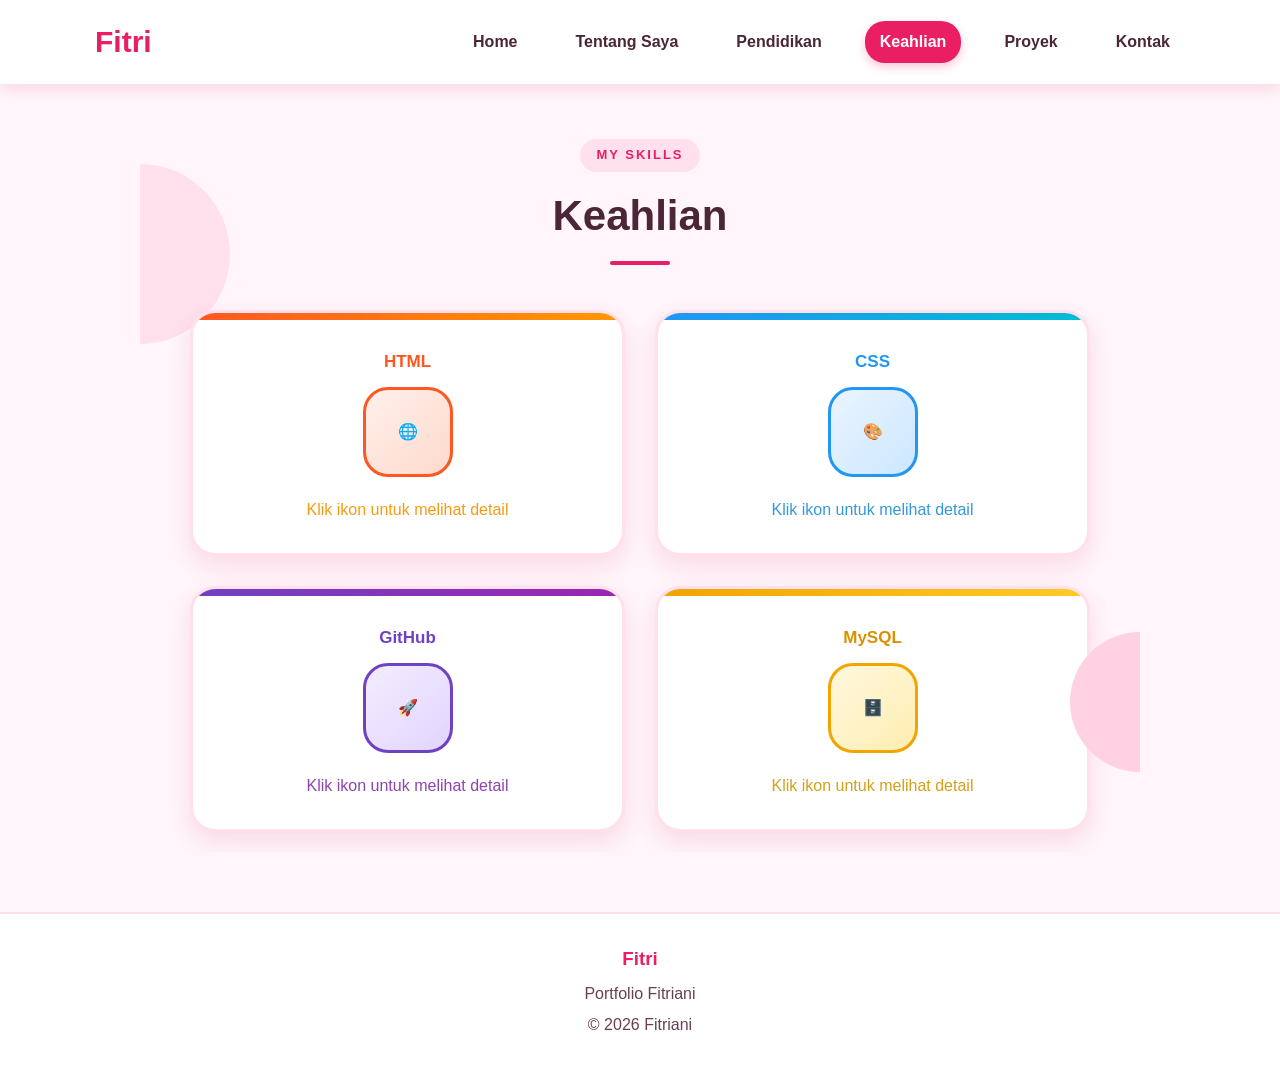
==== commit f6f72512: "Update Portfolio" ====
--- a/keahlian.html
+++ b/keahlian.html
@@ -1,4 +1,5 @@
 <!DOCTYPE html>
+
 <html lang="id">
 
 <head>
@@ -13,248 +14,284 @@
     <link rel="stylesheet" href="style.css">
 
 </head>
-  <script src="script.js"></script>
+
 <body>
 
-    <!-- NAVBAR -->
-
-    <header>
-
-        <nav class="navbar">
-
-            <div class="logo">
-                Fitri
-            </div>
-
-            <ul class="nav-menu">
-
-                <li>
-                    <a href="index.html">
-                        Home
-                    </a>
-                </li>
-
-                <li>
-                    <a href="tentang.html">
-                        Tentang Saya
-                    </a>
-                </li>
-
-                <li>
-                    <a href="pendidikan.html">
-                        Pendidikan
-                    </a>
-                </li>
-
-                <li>
-                    <a href="keahlian.html" class="active">
-                        Keahlian
-                    </a>
-                </li>
-
-                <li>
-                    <a href="proyek.html">
-                        Proyek
-                    </a>
-                </li>
-
-                <li>
-                    <a href="kontak.html">
-                        Kontak
-                    </a>
-                </li>
-
-            </ul>
-
-        </nav>
-
-    </header>
-
-
-    <!-- KEAHLIAN -->
-
-    <main>
-
-        <section class="page-section">
-
-            <div class="section-title">
-
-                <p>MY SKILLS</p>
-
-                <h1>Keahlian</h1>
-
-            </div>
-
-
-            <div class="skills-container">
-
-
-                <!-- HTML -->
-
-                <div class="skill-card">
-
-                    <div class="skill-icon">
-                        🌐
-                    </div>
-
-                    <div class="skill-content">
-
-                        <div class="skill-name">
-
-                            <h3>HTML</h3>
-
-                            <span>20%</span>
-
-                        </div>
-
-                        <div class="skill-bar">
-
-                            <div class="skill-progress html">
-                            </div>
-
-                        </div>
-
-                        <p>
-                            Memahami dasar HTML untuk membuat
-                            struktur halaman website.
-                        </p>
-
-                    </div>
-
-                </div>
-
-
-                <!-- CSS -->
-
-                <div class="skill-card">
-
-                    <div class="skill-icon">
-                        🎨
-                    </div>
-
-                    <div class="skill-content">
-
-                        <div class="skill-name">
-
-                            <h3>CSS</h3>
-
-                            <span>20%</span>
-
-                        </div>
-
-                        <div class="skill-bar">
-
-                            <div class="skill-progress css">
-                            </div>
-
-                        </div>
-
-                        <p>
-                            Memahami dasar CSS untuk mengatur
-                            tampilan dan desain website.
-                        </p>
-
-                    </div>
-
-                </div>
-
-
-                <!-- GITHUB -->
-
-                <div class="skill-card">
-
-                    <div class="skill-icon">
-                        🚀
-                    </div>
-
-                    <div class="skill-content">
-
-                        <div class="skill-name">
-
-                            <h3>GitHub</h3>
-
-                            <span>20%</span>
-
-                        </div>
-
-                        <div class="skill-bar">
-
-                            <div class="skill-progress github">
-                            </div>
-
-                        </div>
-
-                        <p>
-                            Memahami dasar penggunaan GitHub
-                            untuk menyimpan dan mengelola project.
-                        </p>
-
-                    </div>
-
-                </div>
-
-
-                <!-- MYSQL -->
-
-                <div class="skill-card">
-
-                    <div class="skill-icon">
-                        🗄️
-                    </div>
-
-                    <div class="skill-content">
-
-                        <div class="skill-name">
-
-                            <h3>MySQL</h3>
-
-                            <span>20%</span>
-
-                        </div>
-
-                        <div class="skill-bar">
-
-                            <div class="skill-progress mysql">
-                            </div>
-
-                        </div>
-
-                        <p>
-                            Memahami dasar MySQL untuk membuat
-                            dan mengelola database sederhana.
-                        </p>
-
-                    </div>
-
-                </div>
-
-
-            </div>
-
-        </section>
-
-    </main>
-
-
-    <!-- FOOTER -->
-
-    <footer>
-
-        <h3>
+<script src="script.js"></script>
+
+<!-- NAVBAR -->
+
+<header>
+
+    <nav class="navbar">
+
+        <div class="logo">
             Fitri
-        </h3>
-
-        <p>
-            Portfolio Fitriani
-        </p>
-
-        <p>
-            © 2026 Fitriani
-        </p>
-
-    </footer>
+        </div>
+
+        <ul class="nav-menu">
+
+            <li>
+                <a href="index.html">
+                    Home
+                </a>
+            </li>
+
+            <li>
+                <a href="tentang.html">
+                    Tentang Saya
+                </a>
+            </li>
+
+            <li>
+                <a href="pendidikan.html">
+                    Pendidikan
+                </a>
+            </li>
+
+            <li>
+                <a href="keahlian.html" class="active">
+                    Keahlian
+                </a>
+            </li>
+
+            <li>
+                <a href="proyek.html">
+                    Proyek
+                </a>
+            </li>
+
+            <li>
+                <a href="kontak.html">
+                    Kontak
+                </a>
+            </li>
+
+        </ul>
+
+    </nav>
+
+</header>
+
+<!-- KEAHLIAN -->
+
+<main>
+
+    <section class="page-section">
+
+        <div class="section-title">
+
+            <p>MY SKILLS</p>
+
+            <h1>Keahlian</h1>
+
+            <div class="skill-intro">
+            </div>
+
+        </div>
+
+
+        <div class="skills-container">
+
+
+            <!-- HTML -->
+
+            <div class="skill-card">
+
+                <div class="skill-title">
+                    HTML
+                </div>
+
+                <div class="skill-icon" onclick="toggleSkill(this)">
+                    🌐
+                </div>
+
+                <div class="skill-hint html-hint">
+                    Klik ikon untuk melihat detail
+                </div>
+
+                <div class="skill-content">
+
+                    <div class="skill-name">
+
+                        <h3>HTML</h3>
+
+                        <span>20%</span>
+
+                    </div>
+
+                    <div class="skill-bar">
+
+                        <div class="skill-progress html">
+                        </div>
+
+                    </div>
+
+                    <p>
+                        Memahami dasar HTML untuk membuat
+                        struktur halaman website.
+                    </p>
+
+                </div>
+
+            </div>
+
+
+            <!-- CSS -->
+
+            <div class="skill-card">
+
+                <div class="skill-title">
+                    CSS
+                </div>
+
+                <div class="skill-icon" onclick="toggleSkill(this)">
+                    🎨
+                </div>
+
+                <div class="skill-hint css-hint">
+                    Klik ikon untuk melihat detail
+                </div>
+
+                <div class="skill-content">
+
+                    <div class="skill-name">
+
+                        <h3>CSS</h3>
+
+                        <span>20%</span>
+
+                    </div>
+
+                    <div class="skill-bar">
+
+                        <div class="skill-progress css">
+                        </div>
+
+                    </div>
+
+                    <p>
+                        Memahami dasar CSS untuk mengatur
+                        tampilan dan desain website.
+                    </p>
+
+                </div>
+
+            </div>
+
+
+            <!-- GITHUB -->
+
+            <div class="skill-card">
+
+                <div class="skill-title">
+                    GitHub
+                </div>
+
+                <div class="skill-icon" onclick="toggleSkill(this)">
+                    🚀
+                </div>
+
+                <div class="skill-hint github-hint">
+                    Klik ikon untuk melihat detail
+                </div>
+
+                <div class="skill-content">
+
+                    <div class="skill-name">
+
+                        <h3>GitHub</h3>
+
+                        <span>20%</span>
+
+                    </div>
+
+                    <div class="skill-bar">
+
+                        <div class="skill-progress github">
+                        </div>
+
+                    </div>
+
+                    <p>
+                        Memahami dasar penggunaan GitHub
+                        untuk menyimpan dan mengelola project.
+                    </p>
+
+                </div>
+
+            </div>
+
+
+            <!-- MYSQL -->
+
+            <div class="skill-card">
+
+                <div class="skill-title">
+                    MySQL
+                </div>
+
+                <div class="skill-icon" onclick="toggleSkill(this)">
+                    🗄️
+                </div>
+
+                <div class="skill-hint mysql-hint">
+                    Klik ikon untuk melihat detail
+                </div>
+
+                <div class="skill-content">
+
+                    <div class="skill-name">
+
+                        <h3>MySQL</h3>
+
+                        <span>20%</span>
+
+                    </div>
+
+                    <div class="skill-bar">
+
+                        <div class="skill-progress mysql">
+                        </div>
+
+                    </div>
+
+                    <p>
+                        Memahami dasar MySQL untuk membuat
+                        dan mengelola database sederhana.
+                    </p>
+
+                </div>
+
+            </div>
+
+
+        </div>
+
+    </section>
+
+</main>
+
+<!-- FOOTER -->
+
+<footer>
+
+    <h3>
+        Fitri
+    </h3>
+
+    <p>
+        Portfolio Fitriani
+    </p>
+
+    <p>
+        © 2026 Fitriani
+    </p>
+
+</footer>
 
 <script src="script.js"></script>
+
 </body>
 
 </html>
--- a/style.css
+++ b/style.css
@@ -1,88 +1,203 @@
 /* ========================= 
-   RIWAYAT PENDIDIKAN 
-========================= */
-
-.sekolah-list { 
-    max-width: 800px; 
+   DASAR WEBSITE 
+========================= */ 
+ 
+* { 
+    margin: 0; 
+    padding: 0; 
+    box-sizing: border-box; 
+} 
+ 
+html { 
+    scroll-behavior: smooth; 
+} 
+ 
+body { 
+    font-family: Arial, sans-serif; 
+    background: #fff5fa; 
+    color: #4a2636; 
+    line-height: 1.6; 
+} 
+ 
+ 
+/* ========================= 
+   NAVBAR 
+========================= */ 
+ 
+header { 
+    width: 100%; 
+    background: #ffffff; 
+    box-shadow: 0 4px 15px rgba(216, 27, 96, 0.15); 
+    position: relative; 
+    z-index: 1000; 
+} 
+ 
+.navbar { 
+    max-width: 1150px; 
     margin: 0 auto; 
-    display: flex; 
-    flex-direction: column; 
-    gap: 20px; 
-} 
- 
-.sekolah-item { 
+    padding: 18px 30px; 
     display: flex; 
     align-items: center; 
-    gap: 22px; 
-    padding: 22px 28px; 
-    background: linear-gradient(135deg, #ffffff, #fff5fa); 
+    justify-content: space-between; 
+} 
+ 
+.logo { 
+    font-size: 30px; 
+    font-weight: bold; 
+    color: #e91e63; 
+} 
+ 
+.nav-menu { 
+    display: flex; 
+    align-items: center; 
+    gap: 28px; 
+    list-style: none; 
+} 
+ 
+.nav-menu li { 
+    list-style: none; 
+} 
+ 
+.nav-menu a { 
+    display: block; 
+    padding: 8px 15px; 
+    text-decoration: none; 
+    color: #4a2636; 
+    font-weight: 600; 
     border-radius: 20px; 
-    border-left: 5px solid #e91e63; 
-    box-shadow: 0 12px 30px rgba(216, 27, 96, 0.12); 
     transition: 0.3s ease; 
 } 
  
+.nav-menu a:hover { 
+    color: #e91e63; 
+    background: #ffe0ec; 
+} 
+ 
+.nav-menu a.active { 
+    color: #ffffff; 
+    background: #e91e63; 
+    font-weight: bold; 
+    box-shadow: 0 4px 10px rgba(233, 30, 99, 0.25); 
+} 
+ 
+ 
+/* ========================= 
+   FOOTER 
+========================= */ 
+ 
+footer { 
+    text-align: center; 
+    padding: 30px 20px; 
+    margin-top: 60px; 
+    background: #ffffff; 
+    border-top: 2px solid #ffe0ec; 
+    color: #684052; 
+} 
+ 
+footer h3 { 
+    color: #e91e63; 
+    margin-bottom: 8px; 
+} 
+ 
+footer p { 
+    margin: 5px 0; 
+} 
+ 
+ 
+/* ========================= 
+   RIWAYAT PENDIDIKAN 
+========================= */ 
+ 
+.pendidikan-section { 
+    max-width: 1000px; 
+    margin: 45px auto 0; 
+    padding: 0 25px; 
+    text-align: center; 
+} 
+ 
+.pendidikan-section h1 { 
+    font-size: 38px; 
+    color: #e91e63; 
+    margin-bottom: 10px; 
+} 
+ 
+.pendidikan-section > p { 
+    color: #684052; 
+    margin-bottom: 35px; 
+} 
+ 
+.sekolah-list { 
+    width: 100%; 
+    max-width: 850px; 
+    margin: 0 auto; 
+} 
+ 
+.sekolah-item { 
+    width: 100%; 
+    min-height: 105px; 
+    display: flex; 
+    align-items: center; 
+    text-align: left; 
+    gap: 20px; 
+    padding: 20px 25px; 
+    margin: 0 auto 20px; 
+    background: #ffffff; 
+    border: 2px solid #ffd0e0; 
+    border-radius: 18px; 
+    box-shadow: 0 7px 20px rgba(216, 27, 96, 0.12); 
+    cursor: pointer; 
+    transition: 0.3s ease; 
+} 
+ 
 .sekolah-item:hover { 
-    transform: translateY(-6px); 
-    box-shadow: 0 18px 35px rgba(216, 27, 96, 0.22); 
-} 
- 
-/* LOGO PENDIDIKAN */ 
+    background: #ffe0ec; 
+    border-color: #e91e63; 
+    transform: translateY(-5px); 
+    box-shadow: 0 10px 25px rgba(216, 27, 96, 0.20); 
+} 
  
 .sekolah-logo { 
     width: 65px; 
     height: 65px; 
-    flex-shrink: 0; 
     display: flex; 
     align-items: center; 
     justify-content: center; 
-    background: #ffe0ec; 
+    flex-shrink: 0; 
+    background: #e91e63; 
+    color: white; 
     border-radius: 50%; 
-    font-size: 30px; 
-    box-shadow: 0 6px 15px rgba(216, 27, 96, 0.15); 
-    transition: 0.3s; 
-} 
- 
-.sekolah-item:hover .sekolah-logo { 
-    transform: scale(1.1); 
-    background: #ffd1e2; 
-} 
- 
-/* NAMA SEKOLAH */ 
+    font-size: 32px; 
+} 
+ 
+.sekolah-info { 
+    flex: 1; 
+} 
+ 
+/* TULISAN KECIL TK / SD / SMP / SMA DIHILANGKAN */ 
  
 .sekolah-info span { 
-    display: inline-block; 
-    color: #e91e63; 
-    font-size: 14px; 
-    font-weight: bold; 
-    margin-bottom: 5px; 
+    display: none; 
 } 
  
 .sekolah-info h3 { 
     color: #4a2636; 
-    font-size: 20px; 
     margin: 0; 
-    cursor: pointer; 
-    transition: 0.3s; 
-} 
- 
-.sekolah-info h3:hover { 
-    color: #e91e63; 
-    text-decoration: underline; 
-} 
- 
-/* ========================= 
-   MODAL FOTO 
+    font-size: 19px; 
+} 
+ 
+ 
+/* ========================= 
+   MODAL PENDIDIKAN 
 ========================= */ 
  
 .modal-overlay { 
     display: none; 
     position: fixed; 
     inset: 0; 
-    background: rgba(74, 38, 54, 0.65); 
+    background: rgba(74, 38, 54, 0.70); 
     align-items: center; 
     justify-content: center; 
-    z-index: 9999; 
+    z-index: 2000; 
     padding: 20px; 
 } 
  
@@ -93,997 +208,2065 @@
 .modal-box { 
     position: relative; 
     width: 90%; 
-    max-width: 550px; 
-    background: white; 
-    padding: 25px; 
+    max-width: 650px; 
+    padding: 30px; 
+    background: #ffffff; 
     border-radius: 20px; 
     text-align: center; 
-    animation: modalMuncul 0.3s ease; 
+    box-shadow: 0 15px 40px rgba(0, 0, 0, 0.25); 
 } 
  
 .modal-box h2 { 
-    color: #d81b60; 
-    margin-bottom: 18px; 
-} 
- 
-#modal-foto { 
+    color: #e91e63; 
+    margin-bottom: 20px; 
+} 
+ 
+.modal-box img { 
     display: block; 
     width: 100%; 
-    max-height: 400px; 
+    max-height: 500px; 
     object-fit: contain; 
-    border-radius: 15px; 
-    margin: 0 auto; 
+    border-radius: 12px; 
 } 
  
 .modal-close { 
     position: absolute; 
-    top: 10px; 
+    top: 8px; 
     right: 15px; 
+    border: none; 
+    background: none; 
+    color: #e91e63; 
+    font-size: 32px; 
+    cursor: pointer; 
+} 
+ 
+ 
+/* ========================= 
+   KEAHLIAN 
+========================= */ 
+ 
+.skills-container { 
+    max-width: 1000px; 
+    margin: 45px auto 0; 
+    padding: 0 25px; 
+    display: grid; 
+    grid-template-columns: repeat(2, 1fr); 
+    gap: 30px; 
+} 
+ 
+.skill-card { 
+    position: relative; 
+    background: #ffffff; 
+    padding: 30px 25px; 
+    border-radius: 25px; 
+    text-align: center; 
+    border: 3px solid #ffe0ec; 
+    box-shadow: 0 10px 25px rgba(216, 27, 96, 0.12); 
+    transition: 0.4s ease; 
+    overflow: hidden; 
+} 
+ 
+.skill-card::before { 
+    content: ""; 
+    position: absolute; 
+    top: 0; 
+    left: 0; 
+    width: 100%; 
+    height: 7px; 
+} 
+ 
+.skill-card:nth-child(1)::before { 
+    background: linear-gradient(90deg, #ff5722, #ff9800); 
+} 
+ 
+.skill-card:nth-child(2)::before { 
+    background: linear-gradient(90deg, #2196f3, #00bcd4); 
+} 
+ 
+.skill-card:nth-child(3)::before { 
+    background: linear-gradient(90deg, #6f42c1, #9c27b0); 
+} 
+ 
+.skill-card:nth-child(4)::before { 
+    background: linear-gradient(90deg, #f0a500, #ffca28); 
+} 
+ 
+.skill-card:hover { 
+    transform: translateY(-8px); 
+    box-shadow: 0 16px 35px rgba(216, 27, 96, 0.18); 
+} 
+ 
+ 
+/* ========================= 
+   JUDUL SKILL DI ATAS IKON 
+========================= */ 
+ 
+.skill-title { 
+    margin-top: 5px; 
+    margin-bottom: 12px; 
+    font-size: 17px; 
+    font-weight: bold; 
+} 
+ 
+.skill-card:nth-child(1) .skill-title { 
+    color: #ff5722; 
+} 
+ 
+.skill-card:nth-child(2) .skill-title { 
+    color: #2196f3; 
+} 
+ 
+.skill-card:nth-child(3) .skill-title { 
+    color: #6f42c1; 
+} 
+ 
+.skill-card:nth-child(4) .skill-title { 
+    color: #d99100; 
+} 
+ 
+ 
+/* ========================= 
+   IKON KEAHLIAN 
+========================= */ 
+ 
+.skill-icon { 
+    width: 90px; 
+    height: 90px; 
+    margin: 0 auto 20px; 
+    display: flex; 
+    align-items: center; 
+    justify-content: center; 
+    border-radius: 25px; 
+    cursor: pointer; 
+    transition: 0.4s ease; 
+    position: relative; 
+} 
+ 
+.skill-icon-symbol { 
+    font-size: 30px; 
+    font-weight: bold; 
+    font-family: Arial, sans-serif; 
+} 
+ 
+ 
+/* HTML */ 
+ 
+.skill-card:nth-child(1) .skill-icon { 
+    background: linear-gradient(135deg, #fff0eb, #ffd9cc); 
+    border: 3px solid #ff5722; 
+    color: #ff5722; 
+} 
+ 
+ 
+/* CSS */ 
+ 
+.skill-card:nth-child(2) .skill-icon { 
+    background: linear-gradient(135deg, #eaf4ff, #cce7ff); 
+    border: 3px solid #2196f3; 
+    color: #2196f3; 
+} 
+ 
+ 
+/* GITHUB */ 
+ 
+.skill-card:nth-child(3) .skill-icon { 
+    background: linear-gradient(135deg, #f3edff, #e2d4ff); 
+    border: 3px solid #6f42c1; 
+    color: #6f42c1; 
+} 
+ 
+ 
+/* MYSQL */ 
+ 
+.skill-card:nth-child(4) .skill-icon { 
+    background: linear-gradient(135deg, #fff8df, #ffedb0); 
+    border: 3px solid #f0a500; 
+    color: #d99100; 
+} 
+ 
+.skill-icon:hover { 
+    transform: scale(1.12) rotate(-5deg); 
+    box-shadow: 0 8px 20px rgba(216, 27, 96, 0.18); 
+} 
+ 
+ 
+/* ========================= 
+   ISI SKILL TERSEMBUNYI 
+========================= */ 
+ 
+.skill-content { 
+    max-height: 0; 
+    opacity: 0; 
+    overflow: hidden; 
+    transform: translateY(-15px); 
+ 
+    transition: 
+        max-height 0.5s ease, 
+        opacity 0.4s ease, 
+        transform 0.4s ease; 
+} 
+ 
+ 
+/* MUNCUL SAAT IKON DIKLIK */ 
+ 
+.skill-card.active .skill-content { 
+    max-height: 250px; 
+    opacity: 1; 
+    transform: translateY(0); 
+} 
+ 
+ 
+/* ========================= 
+   NAMA SKILL & PERSENTASE 
+========================= */ 
+ 
+.skill-name { 
+    display: flex; 
+    justify-content: flex-end; 
+    align-items: center; 
+    margin-bottom: 10px; 
+    text-align: right; 
+} 
+ 
+ 
+/* Nama di dalam bagian yang muncul DISEMBUNYIKAN */ 
+ 
+.skill-name h3 { 
+    display: none; 
+} 
+ 
+.skill-name span { 
+    font-weight: bold; 
+    font-size: 15px; 
+} 
+ 
+.skill-card:nth-child(1) .skill-name span { 
+    color: #ff5722; 
+} 
+ 
+.skill-card:nth-child(2) .skill-name span { 
+    color: #2196f3; 
+} 
+ 
+.skill-card:nth-child(3) .skill-name span { 
+    color: #6f42c1; 
+} 
+ 
+.skill-card:nth-child(4) .skill-name span { 
+    color: #d99100; 
+} 
+ 
+ 
+/* ========================= 
+   PROGRESS BAR 
+========================= */ 
+ 
+.skill-bar { 
+    width: 100%; 
+    height: 9px; 
+    background: #f1f1f1; 
+    border-radius: 20px; 
+    overflow: hidden; 
+    margin-bottom: 15px; 
+} 
+ 
+.skill-progress { 
+    height: 100%; 
+    width: 20%; 
+    border-radius: 20px; 
+    transition: width 1.5s ease; 
+} 
+ 
+.skill-progress.html { 
+    background: linear-gradient(90deg, #ff5722, #ff9800); 
+} 
+ 
+.skill-progress.css { 
+    background: linear-gradient(90deg, #2196f3, #00bcd4); 
+} 
+ 
+.skill-progress.github { 
+    background: linear-gradient(90deg, #6f42c1, #9c27b0); 
+} 
+ 
+.skill-progress.mysql { 
+    background: linear-gradient(90deg, #f0a500, #ffca28); 
+} 
+ 
+ 
+/* ========================= 
+   DESKRIPSI SKILL 
+========================= */ 
+ 
+.skill-content p { 
+    color: #684052; 
+    font-size: 14px; 
+    line-height: 1.7; 
+    margin: 0; 
+    text-align: left; 
+} 
+ 
+ 
+/* ========================= 
+   HOME 
+========================= */ 
+ 
+.hero { 
+    min-height: 620px; 
+    display: flex; 
+    align-items: flex-start; 
+    justify-content: center; 
+    padding: 65px 25px 40px; 
+ 
+    background: 
+        radial-gradient( 
+            circle at top right, 
+            #ffe0ec 0%, 
+            transparent 35% 
+        ), 
+        radial-gradient( 
+            circle at bottom left, 
+            #ffd1e2 0%, 
+            transparent 30% 
+        ); 
+} 
+ 
+.hero-content { 
+    max-width: 900px; 
+    width: 100%; 
+    padding: 45px 35px; 
+    text-align: center; 
+    position: relative; 
+    background: rgba(255, 255, 255, 0.85); 
+    border: 2px solid #ffe0ec; 
+    border-radius: 30px; 
+    box-shadow: 0 12px 35px rgba(216, 27, 96, 0.12); 
+} 
+ 
+.small-title { 
+    display: inline-block; 
+    color: #ffffff; 
+    background: #e91e63; 
+    padding: 6px 18px; 
+    border-radius: 20px; 
+    font-weight: bold; 
+    font-size: 16px; 
+    margin-bottom: 15px; 
+} 
+ 
+.hero h1 { 
+    font-size: 52px; 
+    color: #4a2636; 
+    margin-bottom: 15px; 
+} 
+ 
+.hero h1 span { 
+    color: #e91e63; 
+} 
+ 
+.hero-description { 
+    font-size: 22px; 
+    font-weight: bold; 
+    color: #684052; 
+    margin-bottom: 15px; 
+} 
+ 
+.hero-text { 
+    max-width: 650px; 
+    margin: 0 auto 30px; 
+    color: #684052; 
+    font-size: 16px; 
+} 
+ 
+.hero-buttons { 
+    display: flex; 
+    justify-content: center; 
+    gap: 15px; 
+    margin-top: 25px; 
+} 
+ 
+.btn { 
+    display: inline-block; 
+    padding: 13px 28px; 
+    border-radius: 25px; 
+    text-decoration: none; 
+    font-weight: bold; 
+    transition: 0.3s ease; 
+} 
+ 
+.btn.primary { 
+    background: #e91e63; 
+    color: #ffffff; 
+    box-shadow: 0 5px 15px rgba(233, 30, 99, 0.25); 
+} 
+ 
+.btn.primary:hover { 
+    background: #d81b60; 
+    transform: translateY(-3px); 
+} 
+ 
+.btn.secondary { 
+    border: 2px solid #e91e63; 
+    color: #e91e63; 
+    background: #ffffff; 
+} 
+ 
+.btn.secondary:hover { 
+    background: #ffe0ec; 
+    transform: translateY(-3px); 
+} 
+ 
+.hero-decoration { 
+    margin-top: 40px; 
+    display: flex; 
+    justify-content: center; 
+    align-items: center; 
+    gap: 20px; 
+} 
+ 
+.circle { 
     width: 35px; 
     height: 35px; 
-    border: none; 
+    border-radius: 50%; 
+    background: #ffc1d8; 
+} 
+ 
+.circle-one { 
+    animation: float 3s ease-in-out infinite; 
+} 
+ 
+.circle-two { 
+    width: 20px; 
+    height: 20px; 
+    background: #e91e63; 
+    animation: float 2s ease-in-out infinite; 
+} 
+ 
+.code-box { 
+    width: 120px; 
+    height: 10px; 
+    background: #e91e63; 
+    border-radius: 10px; 
+} 
+ 
+@keyframes float { 
+ 
+    0%, 
+    100% { 
+        transform: translateY(0); 
+    } 
+ 
+    50% { 
+        transform: translateY(-10px); 
+    } 
+} 
+ 
+ 
+/* ============================= 
+   ANIMASI BUBBLE & CODING 
+============================= */ 
+ 
+.hero-content { 
+    position: relative; 
+    overflow: hidden; 
+} 
+ 
+.floating-animation { 
+    position: absolute; 
+    inset: 0; 
+    pointer-events: none; 
+} 
+ 
+.bubble { 
+    position: absolute; 
     border-radius: 50%; 
     background: #ffe0ec; 
-    color: #d81b60; 
-    font-size: 24px; 
+    opacity: 0.7; 
+    animation: bubbleMove 4s ease-in-out infinite; 
+} 
+ 
+.bubble-1 { 
+    width: 35px; 
+    height: 35px; 
+    top: 70px; 
+    left: 35px; 
+} 
+ 
+.bubble-2 { 
+    width: 20px; 
+    height: 20px; 
+    top: 180px; 
+    right: 50px; 
+    animation-delay: 1s; 
+} 
+ 
+.bubble-3 { 
+    width: 28px; 
+    height: 28px; 
+    bottom: 80px; 
+    left: 80px; 
+    animation-delay: 2s; 
+} 
+ 
+.bubble-4 { 
+    width: 45px; 
+    height: 45px; 
+    bottom: 40px; 
+    right: 35px; 
+    animation-delay: 1.5s; 
+} 
+ 
+@keyframes bubbleMove { 
+ 
+    0%, 
+    100% { 
+        transform: translateY(0); 
+    } 
+ 
+    50% { 
+        transform: translateY(-20px); 
+    } 
+} 
+ 
+.coding { 
+    position: absolute; 
+    color: #e91e63; 
+    font-weight: bold; 
+    font-family: monospace; 
+    opacity: 0.7; 
+    animation: codingMove 3s ease-in-out infinite; 
+} 
+ 
+.coding-1 { 
+    top: 120px; 
+    left: 70px; 
+    font-size: 25px; 
+} 
+ 
+.coding-2 { 
+    top: 70px; 
+    right: 80px; 
+    font-size: 22px; 
+    animation-delay: 1s; 
+} 
+ 
+.coding-3 { 
+    bottom: 90px; 
+    right: 90px; 
+    font-size: 18px; 
+    animation-delay: 2s; 
+} 
+ 
+@keyframes codingMove { 
+ 
+    0%, 
+    100% { 
+        transform: translateY(0) rotate(0deg); 
+    } 
+ 
+    50% { 
+        transform: translateY(-15px) rotate(5deg); 
+    } 
+} 
+ 
+ 
+/* ========================= 
+   KONTAK 
+========================= */ 
+ 
+.contact-container { 
+    max-width: 900px; 
+    margin: 45px auto 0; 
+    padding: 0 25px; 
+} 
+ 
+.contact-intro { 
+    text-align: center; 
+    margin-bottom: 30px; 
+} 
+ 
+.contact-intro h2 { 
+    color: #e91e63; 
+    font-size: 28px; 
+    margin-bottom: 10px; 
+} 
+ 
+.contact-intro p { 
+    color: #684052; 
+    margin-bottom: 5px; 
+} 
+ 
+.contact-card { 
+    display: grid; 
+    grid-template-columns: repeat(3, 1fr); 
+    gap: 20px; 
+} 
+ 
+.contact-item { 
+    display: flex; 
+    align-items: center; 
+    gap: 15px; 
+    padding: 25px 20px; 
+    background: #ffffff; 
+    border: 2px solid #ffe0ec; 
+    border-radius: 20px; 
+    box-shadow: 0 8px 20px rgba(216, 27, 96, 0.10); 
+    transition: 0.3s ease; 
+} 
+ 
+.contact-item:hover { 
+    transform: translateY(-6px); 
+    border-color: #e91e63; 
+    box-shadow: 0 12px 25px rgba(216, 27, 96, 0.18); 
+} 
+ 
+.contact-icon { 
+    width: 55px; 
+    height: 55px; 
+    display: flex; 
+    align-items: center; 
+    justify-content: center; 
+    background: #e91e63; 
+    color: #ffffff; 
+    border-radius: 50%; 
+    font-size: 25px; 
+    text-decoration: none; 
+    flex-shrink: 0; 
     cursor: pointer; 
-    z-index: 2; 
-} 
- 
-.modal-close:hover { 
+    transition: 0.3s ease; 
+} 
+ 
+.contact-icon:hover { 
+    background: #d81b60; 
+    transform: scale(1.12); 
+    box-shadow: 0 6px 15px rgba(233, 30, 99, 0.25); 
+} 
+ 
+.contact-item h3 { 
+    color: #e91e63; 
+    margin-bottom: 3px; 
+    font-size: 18px; 
+} 
+ 
+.contact-item p { 
+    color: #684052; 
+    margin: 0; 
+    font-size: 14px; 
+} 
+ 
+ 
+/* ========================= 
+   TENTANG SAYA 
+========================= */ 
+ 
+.about-container { 
+    max-width: 900px; 
+    margin: 45px auto 0; 
+    padding: 0 25px; 
+} 
+ 
+.about-container h1 { 
+    text-align: center; 
+    color: #e91e63; 
+    font-size: 38px; 
+    margin-bottom: 30px; 
+} 
+ 
+.about-card { 
+    background: #ffffff; 
+    padding: 35px; 
+    border-radius: 18px; 
+    border: 2px solid #ffe0ec; 
+    box-shadow: 0 7px 20px rgba(216, 27, 96, 0.10); 
+} 
+ 
+.about-card h2 { 
+    color: #e91e63; 
+    margin-bottom: 10px; 
+} 
+ 
+.about-card p { 
+    color: #684052; 
+    margin-bottom: 15px; 
+} 
+ 
+ 
+/* ========================= 
+   TENTANG SAYA - TAMPILAN BARU 
+========================= */ 
+ 
+.page-section { 
+    max-width: 1000px; 
+    margin: 0 auto; 
+    padding: 55px 25px 20px; 
+} 
+ 
+.section-title { 
+    text-align: center; 
+    margin-bottom: 40px; 
+} 
+ 
+.section-title p { 
+    color: #e91e63; 
+    font-size: 14px; 
+    font-weight: bold; 
+    letter-spacing: 2px; 
+    margin-bottom: 8px; 
+} 
+ 
+.section-title h1 { 
+    color: #4a2636; 
+    font-size: 40px; 
+    margin: 0; 
+} 
+ 
+ 
+/* ========================= 
+   KARTU UTAMA 
+========================= */ 
+ 
+.about-main-card { 
+    display: flex; 
+    align-items: center; 
+    justify-content: center; 
+    gap: 40px; 
+    width: fit-content; 
+    margin: 0 auto 25px; 
+    padding: 35px; 
+    background: #ffffff; 
+    border: 2px solid #ffe0ec; 
+    border-radius: 25px; 
+    box-shadow: 0 8px 25px rgba(216, 27, 96, 0.10); 
+} 
+ 
+ 
+/* FOTO */ 
+ 
+.about-photo { 
+    flex-shrink: 0; 
+} 
+ 
+.about-photo img { 
+    display: block; 
+    width: 210px; 
+    height: 210px; 
+    object-fit: cover; 
+    border-radius: 50%; 
+    border: 5px solid #e91e63; 
+    box-shadow: 0 8px 20px rgba(216, 27, 96, 0.20); 
+} 
+ 
+ 
+/* DATA DIRI */ 
+ 
+.about-identity { 
+    margin-top: 15px; 
+    text-align: center; 
+} 
+ 
+.identity-item { 
+    margin-top: 8px; 
+    padding: 8px 20px; 
+    background: #ffe0ec; 
+    color: #e91e63; 
+    border: 2px solid #ffe0ec; 
+    border-radius: 20px; 
+    cursor: pointer; 
+    transition: 0.3s ease; 
+} 
+ 
+.identity-item:hover { 
     background: #e91e63; 
-    color: white; 
-} 
- 
-@keyframes modalMuncul { 
+    border-color: #e91e63; 
+    color: #ffffff; 
+    transform: translateY(-2px); 
+    box-shadow: 0 5px 12px rgba(233, 30, 99, 0.20); 
+} 
+ 
+.identity-item h3 { 
+    color: #e91e63; 
+    margin: 0; 
+    font-size: 16px; 
+} 
+ 
+.identity-item:hover h3 { 
+    color: #ffffff; 
+} 
+ 
+ 
+/* ========================= 
+   KARTU INFORMASI 
+========================= */ 
+ 
+.about-highlights { 
+    display: grid; 
+    grid-template-columns: repeat(2, 1fr); 
+    gap: 25px; 
+} 
+ 
+.about-highlight-item { 
+    display: flex; 
+    align-items: flex-start; 
+    gap: 18px; 
+    padding: 25px; 
+    background: #ffffff; 
+    border: 2px solid #ffe0ec; 
+    border-radius: 35px; 
+    box-shadow: 0 7px 20px rgba(216, 27, 96, 0.08); 
+    transition: 0.3s ease; 
+} 
+ 
+.about-highlight-item:nth-child(3) { 
+    grid-column: 1 / 3; 
+    width: 50%; 
+    justify-self: center; 
+} 
+ 
+.about-highlight-item:hover { 
+    transform: translateY(-5px); 
+    border-color: #e91e63; 
+    box-shadow: 0 10px 25px rgba(216, 27, 96, 0.15); 
+} 
+ 
+.about-highlight-icon { 
+    width: 55px; 
+    height: 55px; 
+    display: flex; 
+    align-items: center; 
+    justify-content: center; 
+    flex-shrink: 0; 
+    background: #ffe0ec; 
+    border-radius: 50%; 
+    font-size: 28px; 
+} 
+ 
+.about-highlight-text { 
+    flex: 1; 
+} 
+ 
+.about-highlight-text h3 { 
+    color: #e91e63; 
+    font-size: 18px; 
+    margin: 0 0 8px; 
+} 
+ 
+.about-highlight-text p { 
+    color: #684052; 
+    font-size: 15px; 
+    line-height: 1.7; 
+    margin: 0; 
+} 
+ 
+ 
+/* ========================= 
+   TENTANG SAYA - LEBIH HIDUP 
+========================= */ 
+ 
+.page-section { 
+    position: relative; 
+    overflow: hidden; 
+} 
+ 
+.page-section::before, 
+.page-section::after { 
+    content: ""; 
+    position: absolute; 
+    border-radius: 50%; 
+    pointer-events: none; 
+    z-index: 0; 
+} 
+ 
+.page-section::before { 
+    width: 180px; 
+    height: 180px; 
+    background: #ffe0ec; 
+    top: 80px; 
+    left: -90px; 
+    animation: aboutFloat 5s ease-in-out infinite; 
+} 
+ 
+.page-section::after { 
+    width: 140px; 
+    height: 140px; 
+    background: #ffd1e2; 
+    right: -70px; 
+    bottom: 80px; 
+    animation: aboutFloat 4s ease-in-out infinite reverse; 
+} 
+ 
+@keyframes aboutFloat { 
+ 
+    0%, 
+    100% { 
+        transform: translateY(0); 
+    } 
+ 
+    50% { 
+        transform: translateY(-20px); 
+    } 
+} 
+ 
+.section-title, 
+.about-main-card, 
+.about-highlights { 
+    position: relative; 
+    z-index: 1; 
+} 
+ 
+.section-title p { 
+    display: inline-block; 
+    background: #ffe0ec; 
+    color: #e91e63; 
+    padding: 6px 16px; 
+    border-radius: 20px; 
+    font-size: 13px; 
+    font-weight: bold; 
+    letter-spacing: 2px; 
+    margin-bottom: 10px; 
+} 
+ 
+.section-title h1 { 
+    font-size: 42px; 
+    position: relative; 
+} 
+ 
+.section-title h1::after { 
+    content: ""; 
+    display: block; 
+    width: 60px; 
+    height: 4px; 
+    background: #e91e63; 
+    border-radius: 10px; 
+    margin: 12px auto 0; 
+} 
+ 
+ 
+/* ANIMASI KARTU UTAMA */ 
+ 
+.about-main-card { 
+    position: relative; 
+    overflow: hidden; 
+    background: rgba(255, 255, 255, 0.95); 
+    transition: 0.4s ease; 
+} 
+ 
+.about-main-card::before { 
+    content: ""; 
+    position: absolute; 
+    width: 8px; 
+    height: 100%; 
+    left: 0; 
+    top: 0; 
+    background: #e91e63; 
+} 
+ 
+.about-main-card:hover { 
+    transform: translateY(-7px); 
+    box-shadow: 0 15px 35px rgba(216, 27, 96, 0.18); 
+} 
+ 
+.about-photo img { 
+    transition: 0.4s ease; 
+} 
+ 
+.about-main-card:hover .about-photo img { 
+    transform: scale(1.05) rotate(2deg); 
+} 
+ 
+ 
+/* KARTU INFORMASI */ 
+ 
+.about-highlight-item { 
+    position: relative; 
+    overflow: hidden; 
+    transition: 0.4s ease; 
+} 
+ 
+.about-highlight-item::after { 
+    content: ""; 
+    position: absolute; 
+    width: 70px; 
+    height: 70px; 
+    border-radius: 50%; 
+    background: #fff0f6; 
+    right: -25px; 
+    bottom: -25px; 
+    z-index: 0; 
+} 
+ 
+.about-highlight-icon, 
+.about-highlight-text { 
+    position: relative; 
+    z-index: 1; 
+} 
+ 
+.about-highlight-item:hover { 
+    transform: translateY(-8px) scale(1.01); 
+} 
+ 
+.about-highlight-icon { 
+    transition: 0.4s ease; 
+    cursor: pointer; 
+} 
+ 
+.about-highlight-item:hover .about-highlight-icon { 
+    transform: rotate(-8deg) scale(1.1); 
+    background: #e91e63; 
+} 
+ 
+ 
+/* ANIMASI MASUK */ 
+ 
+.about-main-card { 
+    animation: aboutSlideUp 0.7s ease both; 
+} 
+ 
+.about-highlight-item:nth-child(1) { 
+    animation: aboutSlideUp 0.7s ease 0.15s both; 
+} 
+ 
+.about-highlight-item:nth-child(2) { 
+    animation: aboutSlideUp 0.7s ease 0.3s both; 
+} 
+ 
+@keyframes aboutSlideUp { 
+ 
     from { 
         opacity: 0; 
-        transform: scale(0.8); 
+        transform: translateY(25px); 
+    } 
+ 
+    to { 
+        opacity: 1; 
+        transform: translateY(0); 
+    } 
+} 
+ 
+ 
+/* ========================= 
+   POPUP CONTOH CODING 
+========================= */ 
+ 
+.coding-modal { 
+    display: none; 
+    position: fixed; 
+    inset: 0; 
+    background: rgba(74, 38, 54, 0.75); 
+    align-items: center; 
+    justify-content: center; 
+    padding: 20px; 
+    z-index: 3000; 
+} 
+ 
+.coding-modal.show { 
+    display: flex; 
+} 
+ 
+.coding-box { 
+    position: relative; 
+    width: 90%; 
+    max-width: 800px; 
+    max-height: 85vh; 
+    overflow-y: auto; 
+    padding: 35px; 
+    background: #ffffff; 
+    border-radius: 25px; 
+    box-shadow: 0 15px 40px rgba(0, 0, 0, 0.25); 
+    animation: codingPopup 0.3s ease; 
+} 
+ 
+@keyframes codingPopup { 
+ 
+    from { 
+        opacity: 0; 
+        transform: scale(0.9); 
     } 
  
     to { 
         opacity: 1; 
         transform: scale(1); 
     } 
-}
+} 
+ 
+.coding-box h2 { 
+    text-align: center; 
+    color: #e91e63; 
+    margin-bottom: 8px; 
+} 
+ 
+.coding-box > p { 
+    text-align: center; 
+    color: #684052; 
+    margin-bottom: 25px; 
+} 
+ 
+.coding-close { 
+    position: absolute; 
+    top: 10px; 
+    right: 18px; 
+    border: none; 
+    background: none; 
+    color: #e91e63; 
+    font-size: 32px; 
+    cursor: pointer; 
+} 
+ 
+.coding-list { 
+    display: grid; 
+    grid-template-columns: repeat(2, 1fr); 
+    gap: 18px; 
+} 
+ 
+.coding-item { 
+    padding: 18px; 
+    background: #fff5fa; 
+    border: 2px solid #ffe0ec; 
+    border-radius: 15px; 
+} 
+ 
+.coding-item h3 { 
+    color: #e91e63; 
+    margin-bottom: 10px; 
+} 
+ 
+.coding-item pre { 
+    margin: 0; 
+    padding: 12px; 
+    background: #4a2636; 
+    border-radius: 10px; 
+    overflow-x: auto; 
+} 
+ 
+.coding-item code { 
+    color: #ffffff; 
+    font-family: monospace; 
+    font-size: 13px; 
+} 
+ 
+ 
+/* ========================= 
+   POPUP DATA DIRI - LEBIH KECIL 
+========================= */ 
+ 
+#namaModal .coding-box, 
+#nimModal .coding-box, 
+#kelasModal .coding-box { 
+    width: 300px; 
+    max-width: 85%; 
+    padding: 22px 18px; 
+    border-radius: 18px; 
+    text-align: center; 
+} 
+ 
+#namaModal .coding-box h2, 
+#nimModal .coding-box h2, 
+#kelasModal .coding-box h2 { 
+    font-size: 20px; 
+    margin-bottom: 8px; 
+} 
+ 
+#namaModal .coding-box p, 
+#nimModal .coding-box p, 
+#kelasModal .coding-box p { 
+    font-size: 14px; 
+    margin-bottom: 8px; 
+} 
+ 
+#namaModal .coding-box h2:last-child, 
+#nimModal .coding-box h2:last-child, 
+#kelasModal .coding-box h2:last-child { 
+    font-size: 18px; 
+    margin-bottom: 0; 
+} 
+ 
+#namaModal .coding-close, 
+#nimModal .coding-close, 
+#kelasModal .coding-close { 
+    top: 5px; 
+    right: 10px; 
+    font-size: 25px; 
+} 
+ 
+ 
+/* ========================= 
+   PROYEK 
+========================= */ 
+ 
+.project-container { 
+    max-width: 1000px; 
+    margin: 45px auto 0; 
+    padding: 0 25px; 
+    display: grid; 
+    grid-template-columns: repeat(2, 1fr); 
+    gap: 30px; 
+} 
+ 
+ 
+/* KARTU PROYEK */ 
+ 
+.project-card { 
+    position: relative; 
+    display: flex; 
+    align-items: flex-start; 
+    gap: 22px; 
+ 
+    background: #ffffff; 
+    padding: 30px; 
+    border-radius: 25px; 
+    border: 3px solid #ffe0ec; 
+ 
+    box-shadow: 0 10px 25px rgba(216, 27, 96, 0.12); 
+ 
+    overflow: hidden; 
+ 
+    opacity: 0; 
+    animation: projectAppear 0.7s ease forwards; 
+ 
+    transition: 
+        transform 0.4s ease, 
+        box-shadow 0.4s ease, 
+        border-color 0.4s ease; 
+} 
+ 
+ 
+/* GARIS WARNA DI ATAS */ 
+ 
+.project-card::before { 
+    content: ""; 
+    position: absolute; 
+    top: 0; 
+    left: 0; 
+ 
+    width: 100%; 
+    height: 6px; 
+ 
+    background: linear-gradient( 
+        90deg, 
+        #e91e63, 
+        #ff80ab 
+    ); 
+} 
+ 
+ 
+/* WARNA SETIAP PROJECT */ 
+ 
+.project-card:nth-child(1)::before { 
+    background: linear-gradient( 
+        90deg, 
+        #ff5722, 
+        #ff9800 
+    ); 
+} 
+ 
+.project-card:nth-child(2)::before { 
+    background: linear-gradient( 
+        90deg, 
+        #2196f3, 
+        #00bcd4 
+    ); 
+} 
+ 
+.project-card:nth-child(3)::before { 
+    background: linear-gradient( 
+        90deg, 
+        #6f42c1, 
+        #9c27b0 
+    ); 
+} 
+ 
+.project-card:nth-child(4)::before { 
+    background: linear-gradient( 
+        90deg, 
+        #f0a500, 
+        #ffca28 
+    ); 
+} 
+ 
+ 
+/* HOVER KARTU */ 
+ 
+.project-card:hover { 
+    transform: translateY(-10px) scale(1.02); 
+ 
+    border-color: #e91e63; 
+ 
+    box-shadow: 
+        0 18px 40px rgba(216, 27, 96, 0.20); 
+} 
+ 
+ 
+/* ========================= 
+   IKON PROYEK 
+========================= */ 
+ 
+.project-icon { 
+    min-width: 75px; 
+    width: 75px; 
+    height: 75px; 
+ 
+    display: flex; 
+    align-items: center; 
+    justify-content: center; 
+ 
+    border-radius: 22px; 
+ 
+    background: #fff0f6; 
+    border: 3px solid #f48fb1; 
+ 
+    font-size: 32px; 
+ 
+    transition: 
+        transform 0.4s ease, 
+        box-shadow 0.4s ease, 
+        background 0.4s ease; 
+} 
+ 
+ 
+/* WARNA IKON PROJECT */ 
+ 
+.project-card:nth-child(1) .project-icon { 
+    background: #fff0eb; 
+    border-color: #ff5722; 
+} 
+ 
+.project-card:nth-child(2) .project-icon { 
+    background: #eaf4ff; 
+    border-color: #2196f3; 
+} 
+ 
+.project-card:nth-child(3) .project-icon { 
+    background: #f3edff; 
+    border-color: #6f42c1; 
+} 
+ 
+.project-card:nth-child(4) .project-icon { 
+    background: #fff8df; 
+    border-color: #f0a500; 
+} 
+ 
+ 
+/* IKON BERGERAK */ 
+ 
+.project-card:hover .project-icon { 
+    transform: rotate(-8deg) scale(1.15); 
+ 
+    box-shadow: 
+        0 8px 20px rgba(216, 27, 96, 0.18); 
+} 
+ 
+ 
+/* ========================= 
+   ISI PROYEK 
+========================= */ 
+ 
+.project-content { 
+    flex: 1; 
+} 
+ 
+.project-number { 
+    display: inline-block; 
+ 
+    font-size: 12px; 
+    font-weight: bold; 
+ 
+    color: #e91e63; 
+ 
+    letter-spacing: 1.5px; 
+ 
+    margin-bottom: 5px; 
+} 
+ 
+.project-card:nth-child(1) .project-number { 
+    color: #ff5722; 
+} 
+ 
+.project-card:nth-child(2) .project-number { 
+    color: #2196f3; 
+} 
+ 
+.project-card:nth-child(3) .project-number { 
+    color: #6f42c1; 
+} 
+ 
+.project-card:nth-child(4) .project-number { 
+    color: #d99100; 
+} 
+ 
+ 
+/* JUDUL */ 
+ 
+.project-content h2 { 
+    margin: 5px 0 10px; 
+ 
+    color: #4a2636; 
+ 
+    font-size: 21px; 
+ 
+    transition: 0.3s ease; 
+} 
+ 
+.project-card:hover .project-content h2 { 
+    transform: translateX(4px); 
+} 
+ 
+ 
+/* DESKRIPSI */ 
+ 
+.project-content p { 
+    margin: 0 0 15px; 
+ 
+    color: #684052; 
+ 
+    font-size: 14px; 
+ 
+    line-height: 1.6; 
+} 
+ 
+ 
+/* ========================= 
+   TEKNOLOGI 
+========================= */ 
+ 
+.project-tech { 
+    display: flex; 
+    gap: 8px; 
+    flex-wrap: wrap; 
+} 
+ 
+.project-tech span { 
+    padding: 6px 12px; 
+ 
+    border-radius: 20px; 
+ 
+    background: #fff0f6; 
+ 
+    color: #d81b60; 
+ 
+    font-size: 12px; 
+    font-weight: bold; 
+ 
+    transition: 0.3s ease; 
+} 
+ 
+.project-tech span:hover { 
+    transform: translateY(-3px); 
+ 
+    background: #fce4ec; 
+} 
+ 
+ 
+/* WARNA TAG */ 
+ 
+.project-card:nth-child(1) .project-tech span { 
+    color: #ff5722; 
+    background: #fff0eb; 
+} 
+ 
+.project-card:nth-child(2) .project-tech span { 
+    color: #2196f3; 
+    background: #eaf4ff; 
+} 
+ 
+.project-card:nth-child(3) .project-tech span { 
+    color: #6f42c1; 
+    background: #f3edff; 
+} 
+ 
+.project-card:nth-child(4) .project-tech span { 
+    color: #d99100; 
+    background: #fff8df; 
+} 
+ 
+ 
+/* ========================= 
+   ANIMASI PROJECT 
+========================= */ 
+ 
+.project-card:nth-child(1) { 
+    animation-delay: 0.1s; 
+} 
+ 
+.project-card:nth-child(2) { 
+    animation-delay: 0.2s; 
+} 
+ 
+.project-card:nth-child(3) { 
+    animation-delay: 0.3s; 
+} 
+ 
+.project-card:nth-child(4) { 
+    animation-delay: 0.4s; 
+} 
+ 
+@keyframes projectAppear { 
+ 
+    from { 
+        opacity: 0; 
+        transform: translateY(35px); 
+    } 
+ 
+    to { 
+        opacity: 1; 
+        transform: translateY(0); 
+    } 
+} 
+ 
+ 
+/* ========================= 
+   TAMPILAN HP 
+========================= */ 
+ 
+@media (max-width: 768px) { 
+ 
+    .navbar { 
+        flex-direction: column; 
+        gap: 15px; 
+        padding: 15px 20px; 
+    } 
+ 
+    .nav-menu { 
+        flex-wrap: wrap; 
+        justify-content: center; 
+        gap: 8px; 
+    } 
+ 
+    .nav-menu a { 
+        padding: 6px 10px; 
+        font-size: 14px; 
+    } 
+ 
+ 
+    /* HOME */ 
+ 
+    .hero { 
+        min-height: auto; 
+        padding: 40px 15px; 
+    } 
+ 
+    .hero-content { 
+        padding: 35px 20px; 
+    } 
+ 
+    .hero h1 { 
+        font-size: 38px; 
+    } 
+ 
+    .hero-description { 
+        font-size: 19px; 
+    } 
+ 
+    .hero-buttons { 
+        flex-direction: column; 
+        align-items: center; 
+    } 
+ 
+    .btn { 
+        width: 200px; 
+        text-align: center; 
+    } 
+ 
+ 
+    /* KEAHLIAN */ 
+ 
+    .skills-container { 
+        grid-template-columns: 1fr; 
+        margin-top: 35px; 
+        gap: 20px; 
+    } 
+ 
+    .skill-card { 
+        padding: 25px 20px; 
+    } 
+ 
+    .skill-title { 
+        font-size: 16px; 
+        margin-bottom: 10px; 
+    } 
+ 
+    .skill-icon { 
+        width: 80px; 
+        height: 80px; 
+        margin-bottom: 18px; 
+    } 
+ 
+    .skill-icon-symbol { 
+        font-size: 27px; 
+    } 
+ 
+ 
+    /* PROYEK */ 
+ 
+    .project-container { 
+        grid-template-columns: 1fr; 
+        gap: 20px; 
+        margin-top: 35px; 
+    } 
+ 
+    .project-card { 
+        padding: 25px 20px; 
+        gap: 16px; 
+    } 
+ 
+    .project-icon { 
+        min-width: 65px; 
+        width: 65px; 
+        height: 65px; 
+        font-size: 28px; 
+    } 
+ 
+    .project-content h2 { 
+        font-size: 18px; 
+    } 
+ 
+    .project-content p { 
+        font-size: 13px; 
+    } 
+ 
+ 
+    /* PENDIDIKAN */ 
+ 
+    .sekolah-item { 
+        padding: 15px; 
+        gap: 15px; 
+    } 
+ 
+    .sekolah-logo { 
+        width: 50px; 
+        height: 50px; 
+        font-size: 25px; 
+    } 
+ 
+    .sekolah-info h3 { 
+        font-size: 16px; 
+    } 
+ 
+    .modal-box { 
+        width: 95%; 
+        padding: 20px; 
+    } 
+ 
+ 
+    /* CONTAINER */ 
+ 
+    .contact-container, 
+    .about-container, 
+    .project-container, 
+    .pendidikan-section { 
+        margin-top: 35px; 
+    } 
+ 
+    .pendidikan-section h1, 
+    .contact-container h1, 
+    .about-container h1, 
+    .project-container h1 { 
+        font-size: 30px; 
+    } 
+ 
+ 
+    /* KONTAK */ 
+ 
+    .contact-card { 
+        grid-template-columns: 1fr; 
+    } 
+ 
+    .contact-item { 
+        padding: 20px; 
+    } 
+ 
+ 
+    /* TENTANG SAYA */ 
+ 
+    .about-main-card { 
+        width: fit-content; 
+        max-width: 100%; 
+        padding: 30px 20px; 
+        margin-left: auto; 
+        margin-right: auto; 
+        flex-direction: column; 
+        text-align: center; 
+        gap: 25px; 
+    } 
+ 
+    .about-photo img { 
+        width: 180px; 
+        height: 180px; 
+    } 
+ 
+    .about-highlights { 
+        grid-template-columns: 1fr; 
+    } 
+ 
+    .about-highlight-item { 
+        text-align: left; 
+    } 
+ 
+    .about-highlight-item:nth-child(3) { 
+        grid-column: auto; 
+        width: 100%; 
+    } 
+ 
+ 
+    /* POPUP */ 
+ 
+    .coding-list { 
+        grid-template-columns: 1fr; 
+    } 
+ 
+    .coding-box { 
+        width: 95%; 
+        padding: 25px 20px; 
+    } 
+ 
+} 
+ 
+ 
+/* ========================= 
+   TEKNOLOGI PROYEK 
+========================= */ 
+ 
+.project-tech span { 
+    cursor: pointer; 
+    user-select: none; 
+} 
+ 
+.project-tech span:hover { 
+    background: #e91e63; 
+    color: white; 
+    transform: translateY(-4px) scale(1.05); 
+} 
+ 
+ 
+/* ========================= 
+   POPUP CONTOH PROGRAM 
+========================= */ 
+ 
+.contoh-modal { 
+    display: none; 
+    position: fixed; 
+    z-index: 9999; 
+    inset: 0; 
+ 
+    background: rgba(70, 30, 50, 0.55); 
+ 
+    align-items: center; 
+    justify-content: center; 
+ 
+    padding: 20px; 
+ 
+    animation: fadeContoh 0.3s ease; 
+} 
+ 
+ 
+.contoh-modal.show { 
+    display: flex; 
+} 
+ 
+ 
+.contoh-box { 
+    position: relative; 
+ 
+    width: 90%; 
+    max-width: 700px; 
+ 
+    max-height: 80vh; 
+    overflow-y: auto; 
+ 
+    background: white; 
+ 
+    padding: 30px; 
+ 
+    border-radius: 25px; 
+ 
+    box-shadow: 
+        0 20px 50px rgba(216, 27, 96, 0.25); 
+ 
+    animation: munculContoh 0.4s ease; 
+} 
+ 
+ 
+.contoh-box h2 { 
+    margin-bottom: 10px; 
+ 
+    color: #e91e63; 
+ 
+    font-size: 25px; 
+} 
+ 
+ 
+.contoh-box p { 
+    margin-bottom: 20px; 
+ 
+    color: #684052; 
+ 
+    line-height: 1.6; 
+} 
+ 
+ 
+.contoh-box pre { 
+    background: #1e1e1e; 
+ 
+    color: #f8f8f2; 
+ 
+    padding: 20px; 
+ 
+    border-radius: 15px; 
+ 
+    overflow-x: auto; 
+ 
+    text-align: left; 
+ 
+    line-height: 1.6; 
+ 
+    font-size: 14px; 
+} 
+ 
+ 
+.contoh-box code { 
+    font-family: Consolas, monospace; 
+} 
+ 
+ 
+/* TOMBOL X */ 
+ 
+.close-contoh { 
+    position: absolute; 
+ 
+    top: 15px; 
+    right: 18px; 
+ 
+    width: 35px; 
+    height: 35px; 
+ 
+    border: none; 
+ 
+    border-radius: 50%; 
+ 
+    background: #ffe0ec; 
+ 
+    color: #e91e63; 
+ 
+    font-size: 25px; 
+ 
+    cursor: pointer; 
+ 
+    transition: 0.3s; 
+} 
+ 
+ 
+.close-contoh:hover { 
+    background: #e91e63; 
+ 
+    color: white; 
+ 
+    transform: rotate(90deg); 
+} 
+ 
+ 
+/* ANIMASI */ 
+ 
+@keyframes fadeContoh { 
+ 
+    from { 
+        opacity: 0; 
+    } 
+ 
+    to { 
+        opacity: 1; 
+    } 
+ 
+} 
+ 
+ 
+@keyframes munculContoh { 
+ 
+    from { 
+        opacity: 0; 
+        transform: translateY(30px) scale(0.95); 
+    } 
+ 
+    to { 
+        opacity: 1; 
+        transform: translateY(0) scale(1); 
+    } 
+ 
+} 
+ 
+ 
+/* RESPONSIVE */ 
+ 
+@media (max-width: 600px) { 
+ 
+    .contoh-box { 
+        padding: 25px 18px; 
+    } 
+ 
+    .contoh-box h2 { 
+        font-size: 21px; 
+    } 
+ 
+    .contoh-box pre { 
+        font-size: 12px; 
+    } 
+ 
+} 
+ 
+ 
+/* ========================= 
+   WARNA PETUNJUK SESUAI SKILL 
+========================= */ 
+ 
+.html-hint { 
+    color: #f39c12; 
+} 
+ 
+.css-hint { 
+    color: #3498db; 
+} 
+ 
+.github-hint { 
+    color: #8e44ad; 
+} 
+ 
+.mysql-hint { 
+    color: #d4a017; 
+} 
+ 
+ 
+/* ========================= 
+   ANIMASI SEMUA HALAMAN 
+========================= */ 
+ 
+/* JUDUL HALAMAN */ 
+ 
+.page-section .section-title { 
+    animation: projectAppear 0.7s ease both; 
+} 
+ 
+ 
+/* PENDIDIKAN */ 
+ 
+.pendidikan-section { 
+    animation: projectAppear 0.7s ease both; 
+} 
+ 
+.sekolah-item { 
+    opacity: 0; 
+    animation: projectAppear 0.7s ease forwards; 
+} 
+ 
+.sekolah-item:nth-child(1) { 
+    animation-delay: 0.1s; 
+} 
+ 
+.sekolah-item:nth-child(2) { 
+    animation-delay: 0.2s; 
+} 
+ 
+.sekolah-item:nth-child(3) { 
+    animation-delay: 0.3s; 
+} 
+ 
+.sekolah-item:nth-child(4) { 
+    animation-delay: 0.4s; 
+} 
+ 
+ 
+/* KEAHLIAN */ 
+ 
+.skill-card { 
+    opacity: 0; 
+    animation: projectAppear 0.7s ease forwards; 
+} 
+ 
+.skill-card:nth-child(1) { 
+    animation-delay: 0.1s; 
+} 
+ 
+.skill-card:nth-child(2) { 
+    animation-delay: 0.2s; 
+} 
+ 
+.skill-card:nth-child(3) { 
+    animation-delay: 0.3s; 
+} 
+ 
+.skill-card:nth-child(4) { 
+    animation-delay: 0.4s; 
+} 
+ 
+ 
+/* KONTAK */ 
+ 
+.contact-item { 
+    opacity: 0; 
+    animation: projectAppear 0.7s ease forwards; 
+} 
+ 
+.contact-item:nth-child(1) { 
+    animation-delay: 0.1s; 
+} 
+ 
+.contact-item:nth-child(2) { 
+    animation-delay: 0.2s; 
+} 
+ 
+.contact-item:nth-child(3) { 
+    animation-delay: 0.3s; 
+} 
+ 
+ 
+/* TENTANG SAYA */ 
+ 
+.about-main-card { 
+    animation: projectAppear 0.7s ease both; 
+} 
+ 
+.about-highlight-item { 
+    opacity: 0; 
+    animation: projectAppear 0.7s ease forwards; 
+} 
+ 
+.about-highlight-item:nth-child(1) { 
+    animation-delay: 0.1s; 
+} 
+ 
+.about-highlight-item:nth-child(2) { 
+    animation-delay: 0.2s; 
+} 
+ 
+.about-highlight-item:nth-child(3) { 
+    animation-delay: 0.3s; 
+} 
 
-/* =========================
-   TAMBAHAN TAMPILAN KEAHLIAN
-========================= */
 
-.skills-container {
-    max-width: 900px;
-    margin: 40px auto;
-    display: grid;
-    grid-template-columns: repeat(2, 1fr);
-    gap: 25px;
-}
+/* ========================= 
+   ANIMASI HOME 
+========================= */ 
 
-.skill-card {
-    display: flex;
-    align-items: center;
-    gap: 20px;
-    padding: 25px;
-    background: linear-gradient(135deg, #ffffff, #fff5fa);
-    border-radius: 20px;
-    border: 1px solid #ffe0ec;
-    box-shadow: 0 10px 25px rgba(216, 27, 96, 0.10);
-    transition: 0.3s ease;
-    animation: skillMuncul 0.8s ease both;
-}
+.hero-content { 
+    opacity: 0; 
+    animation: projectAppear 0.7s ease forwards; 
+} 
 
-.skill-card:hover {
-    transform: translateY(-8px);
-    box-shadow: 0 18px 35px rgba(216, 27, 96, 0.20);
-}
 
-/* ICON */
-
-.skill-icon {
-    width: 70px;
-    height: 70px;
-    flex-shrink: 0;
-    display: flex;
-    align-items: center;
-    justify-content: center;
-    background: #ffe0ec;
-    border-radius: 18px;
-    font-size: 35px;
-    transition: 0.3s ease;
-}
-
-.skill-card:hover .skill-icon {
-    transform: scale(1.12) rotate(5deg);
-    background: #ffd1e2;
-}
-
-/* ISI */
-
-.skill-content {
-    flex: 1;
-}
-
-.skill-name {
-    display: flex;
-    justify-content: space-between;
-    align-items: center;
-    margin-bottom: 10px;
-}
-
-.skill-name h3 {
-    margin: 0;
-    color: #4a2636;
-}
-
-.skill-name span {
-    color: #e91e63;
-    font-weight: bold;
-}
-
-/* PROGRESS BAR */
-
-.skill-bar {
-    width: 100%;
-    height: 9px;
-    background: #ffe0ec;
-    border-radius: 20px;
-    overflow: hidden;
-    margin-bottom: 12px;
-}
-
-.skill-progress {
-    height: 100%;
-    width: 20%;
-    background: linear-gradient(90deg, #e91e63, #ff80ab);
-    border-radius: 20px;
-    animation: progressMuncul 1.5s ease;
-}
-
-.skill-content p {
-    margin: 0;
-    color: #684052;
-    font-size: 14px;
-    line-height: 1.5;
-}
-
-/* ANIMASI */
-
-@keyframes skillMuncul {
-    from {
-        opacity: 0;
-        transform: translateY(30px);
-    }
-
-    to {
-        opacity: 1;
-        transform: translateY(0);
-    }
-}
-
-@keyframes progressMuncul {
-    from {
-        width: 0;
-    }
-
-    to {
-        width: 20%;
-    }
-}
-
-/* ANIMASI BERURUTAN */
-
-.skill-card:nth-child(1) {
-    animation-delay: 0.1s;
-}
-
-.skill-card:nth-child(2) {
-    animation-delay: 0.2s;
-}
-
-.skill-card:nth-child(3) {
-    animation-delay: 0.3s;
-}
-
-.skill-card:nth-child(4) {
-    animation-delay: 0.4s;
-}
-
-/* HP */
-
-@media (max-width: 700px) {
-    .skills-container {
-        grid-template-columns: 1fr;
-        padding: 0 20px;
-    }
-
-    .skill-card {
-        padding: 20px;
-    }
-}
-
-/* =========================
-   HOME LEBIH MENARIK
-========================= */
-
-.hero {
-    min-height: 75vh;
-    display: flex;
-    align-items: center;
-    justify-content: center;
-    position: relative;
-    overflow: hidden;
-    background:
-        radial-gradient(circle at 85% 20%, #ffe0ec 0%, transparent 25%),
-        radial-gradient(circle at 10% 80%, #ffd6e6 0%, transparent 25%);
-}
-
-.hero-content {
-    max-width: 850px;
-    text-align: center;
-    padding: 70px 20px;
-    position: relative;
-    z-index: 2;
-    animation: homeMuncul 1s ease;
-}
-
-.small-title {
-    color: #e91e63;
-    font-weight: bold;
-    letter-spacing: 3px;
-    margin-bottom: 15px;
-    animation: turun 0.8s ease;
-}
-
-.hero h1 {
-    font-size: 55px;
-    margin: 10px 0;
-    color: #4a2636;
-}
-
-.hero h1 span {
-    color: #e91e63;
-}
-
-.hero-description {
-    font-size: 24px;
-    font-weight: bold;
-    color: #684052;
-    margin: 15px 0;
-}
-
-.hero-text {
-    max-width: 650px;
-    margin: 0 auto 30px;
-    color: #684052;
-    line-height: 1.8;
-    font-size: 16px;
-}
-
-.hero-buttons {
-    display: flex;
-    justify-content: center;
-    gap: 15px;
-    margin-top: 25px;
-}
-
-.hero-buttons .btn {
-    padding: 13px 25px;
-    border-radius: 30px;
-    text-decoration: none;
-    font-weight: bold;
-    transition: 0.3s ease;
-}
-
-.hero-buttons .primary {
-    background: #e91e63;
-    color: white;
-    box-shadow: 0 8px 20px rgba(233, 30, 99, 0.25);
-}
-
-.hero-buttons .primary:hover {
-    background: #d81b60;
-    transform: translateY(-4px);
-}
-
-.hero-buttons .secondary {
-    border: 2px solid #e91e63;
-    color: #e91e63;
-    background: white;
-}
-
-.hero-buttons .secondary:hover {
-    background: #ffe0ec;
-    transform: translateY(-4px);
-}
-
-/* DEKORASI */
-
-.hero-decoration {
-    position: absolute;
-    inset: 0;
-    pointer-events: none;
-    z-index: -1;
-}
-
-.circle {
-    position: absolute;
-    border-radius: 50%;
-}
-
-.circle-one {
-    width: 180px;
-    height: 180px;
-    background: #ffe0ec;
-    top: 30px;
-    left: -80px;
-    animation: mengambang 4s ease-in-out infinite;
-}
-
-.circle-two {
-    width: 120px;
-    height: 120px;
-    background: #ffd1e2;
-    bottom: 20px;
-    right: -50px;
-    animation: mengambang 5s ease-in-out infinite;
-}
-
-.code-box {
-    position: absolute;
-    right: 30px;
-    top: 100px;
-    padding: 12px 18px;
-    background: white;
-    color: #e91e63;
-    border-radius: 12px;
-    box-shadow: 0 8px 20px rgba(216, 27, 96, 0.12);
-    font-family: monospace;
-    transform: rotate(5deg);
-    animation: mengambang 3s ease-in-out infinite;
-}
-
-/* ANIMASI */
-
-@keyframes homeMuncul {
-    from {
-        opacity: 0;
-        transform: translateY(30px);
-    }
-
-    to {
-        opacity: 1;
-        transform: translateY(0);
-    }
-}
-
-@keyframes turun {
-    from {
-        opacity: 0;
-        transform: translateY(-20px);
-    }
-
-    to {
-        opacity: 1;
-        transform: translateY(0);
-    }
-}
-
-@keyframes mengambang {
-    0%, 100% {
-        transform: translateY(0);
-    }
-
-    50% {
-        transform: translateY(-15px);
-    }
-}
-
-/* HP */
-
-@media (max-width: 700px) {
-
-    .hero h1 {
-        font-size: 38px;
-    }
-
-    .hero-description {
-        font-size: 20px;
-    }
-
-    .hero-buttons {
-        flex-direction: column;
-        align-items: center;
-    }
-
-    .hero-buttons .btn {
-        width: 200px;
-        text-align: center;
-    }
-
-    .code-box {
-        display: none;
-    }
-
-}
-
-/* =========================
-   KONTAK LEBIH MENARIK
-========================= */
-
-.contact-container {
-    max-width: 950px;
-    margin: 40px auto;
-    display: grid;
-    grid-template-columns: 1fr 1.2fr;
-    gap: 30px;
-    align-items: stretch;
-}
-
-/* BAGIAN KIRI */
-
-.contact-intro {
-    background: linear-gradient(135deg, #e91e63, #d81b60);
-    color: white;
-    padding: 40px 30px;
-    border-radius: 25px;
-    display: flex;
-    flex-direction: column;
-    justify-content: center;
-    box-shadow: 0 15px 35px rgba(216, 27, 96, 0.20);
-    position: relative;
-    overflow: hidden;
-}
-
-.contact-intro::after {
-    content: "💗";
-    position: absolute;
-    right: 20px;
-    bottom: 10px;
-    font-size: 80px;
-    opacity: 0.15;
-}
-
-.contact-intro h2 {
-    font-size: 28px;
-    margin-bottom: 15px;
-}
-
-.contact-intro p {
-    line-height: 1.7;
-    margin-bottom: 10px;
-}
-
-/* KARTU KONTAK */
-
-.contact-card {
-    background: #ffffff;
-    padding: 30px;
-    border-radius: 25px;
-    box-shadow: 0 12px 30px rgba(216, 27, 96, 0.12);
-    border: 1px solid #ffe0ec;
-}
-
-.contact-item {
-    display: flex;
-    align-items: center;
-    gap: 20px;
-    padding: 20px;
-    margin-bottom: 15px;
-    background: #fff8fb;
-    border-radius: 18px;
-    transition: 0.3s ease;
-}
-
-.contact-item:last-child {
-    margin-bottom: 0;
-}
-
-.contact-item:hover {
-    transform: translateX(8px);
-    background: #ffeaf2;
-    box-shadow: 0 8px 20px rgba(216, 27, 96, 0.10);
-}
-
-/* ICON */
-
-.contact-icon {
-    width: 60px;
-    height: 60px;
-    flex-shrink: 0;
-    display: flex;
-    align-items: center;
-    justify-content: center;
-    background: #ffe0ec;
-    border-radius: 16px;
-    font-size: 28px;
-    transition: 0.3s ease;
-}
-
-.contact-item:hover .contact-icon {
-    transform: scale(1.1) rotate(5deg);
-    background: #ffd1e2;
-}
-
-/* TEKS */
-
-.contact-item h3 {
-    margin: 0 0 5px;
-    color: #4a2636;
-    font-size: 18px;
-}
-
-.contact-item p {
-    margin: 0;
-}
-
-.contact-item a {
-    color: #e91e63;
-    text-decoration: none;
-    font-weight: 500;
-    transition: 0.3s ease;
-}
-
-.contact-item a:hover {
-    color: #d81b60;
-    text-decoration: underline;
-}
-
-/* ANIMASI */
-
-.contact-intro {
-    animation: kontakKiri 0.8s ease;
-}
-
-.contact-card {
-    animation: kontakKanan 0.8s ease;
-}
-
-@keyframes kontakKiri {
-    from {
-        opacity: 0;
-        transform: translateX(-30px);
-    }
-
-    to {
-        opacity: 1;
-        transform: translateX(0);
-    }
-}
-
-@keyframes kontakKanan {
-    from {
-        opacity: 0;
-        transform: translateX(30px);
-    }
-
-    to {
-        opacity: 1;
-        transform: translateX(0);
-    }
-}
-
-/* HP */
-
-@media (max-width: 700px) {
-
-    .contact-container {
-        grid-template-columns: 1fr;
-        margin: 30px 20px;
-    }
-
-    .contact-intro {
-        padding: 30px 25px;
-    }
-
-    .contact-card {
-        padding: 20px;
-    }
-
-    .contact-item {
-        padding: 15px;
-    }
-
-}
-/* =========================
-   TENTANG SAYA LEBIH MENARIK
-========================= */
-
-.about-main-card {
-    max-width: 950px;
-    margin: 40px auto 30px;
-    padding: 35px;
-    display: flex;
-    align-items: center;
-    gap: 40px;
-    background: linear-gradient(135deg, #ffffff, #fff5fa);
-    border-radius: 30px;
-    border: 1px solid #ffe0ec;
-    box-shadow: 0 15px 35px rgba(216, 27, 96, 0.12);
-    position: relative;
-    overflow: hidden;
-    animation: tentangMuncul 0.8s ease;
-}
-
-/* DEKORASI KARTU */
-
-.about-main-card::before {
-    content: "💗";
-    position: absolute;
-    top: -20px;
-    right: 25px;
-    font-size: 100px;
-    opacity: 0.08;
-}
-
-/* FOTO */
-
-.about-photo {
-    width: 220px;
-    height: 220px;
-    flex-shrink: 0;
-    padding: 7px;
-    border-radius: 50%;
-    background: linear-gradient(135deg, #e91e63, #ff80ab);
-    box-shadow: 0 10px 25px rgba(216, 27, 96, 0.20);
-    transition: 0.4s ease;
-}
-
-.about-photo:hover {
-    transform: scale(1.05) rotate(3deg);
-    box-shadow: 0 15px 35px rgba(216, 27, 96, 0.30);
-}
-
-.about-photo img {
-    width: 100%;
-    height: 100%;
-    object-fit: cover;
-    border-radius: 50%;
-    display: block;
-    border: 5px solid white;
-}
-
-/* TEKS */
-
-.about-main-text {
-    position: relative;
-    z-index: 1;
-}
-
-.about-main-text p {
-    color: #684052;
-    font-size: 17px;
-    line-height: 1.9;
-    margin: 0;
-}
-
-.about-main-text strong {
-    color: #e91e63;
-}
-
-/* KARTU KECIL */
-
-.about-highlights {
-    max-width: 950px;
-    margin: 0 auto;
-    display: grid;
-    grid-template-columns: repeat(2, 1fr);
-    gap: 25px;
-}
-
-/* ITEM */
-
-.about-highlight-item {
-    display: flex;
-    align-items: flex-start;
-    gap: 20px;
-    padding: 25px;
-    background: white;
-    border-radius: 22px;
-    border: 1px solid #ffe0ec;
-    box-shadow: 0 10px 25px rgba(216, 27, 96, 0.10);
-    transition: 0.3s ease;
-    animation: highlightMuncul 0.8s ease both;
-}
-
-.about-highlight-item:nth-child(1) {
-    animation-delay: 0.2s;
-}
-
-.about-highlight-item:nth-child(2) {
-    animation-delay: 0.4s;
-}
-
-.about-highlight-item:hover {
-    transform: translateY(-8px);
-    background: #fff8fb;
-    box-shadow: 0 18px 35px rgba(216, 27, 96, 0.18);
-}
-
-/* ICON */
-
-.about-highlight-icon {
-    width: 60px;
-    height: 60px;
-    flex-shrink: 0;
-    display: flex;
-    align-items: center;
-    justify-content: center;
-    background: #ffe0ec;
-    border-radius: 18px;
-    font-size: 30px;
-    transition: 0.3s ease;
-}
-
-.about-highlight-item:hover .about-highlight-icon {
-    transform: scale(1.12) rotate(5deg);
-    background: #ffd1e2;
-}
-
-/* TEKS KECIL */
-
-.about-highlight-text {
-    flex: 1;
-}
-
-.about-highlight-text h3 {
-    margin: 0 0 10px;
-    color: #4a2636;
-    font-size: 20px;
-}
-
-.about-highlight-text p {
-    margin: 0;
-    color: #684052;
-    font-size: 14px;
-    line-height: 1.7;
-}
-
-/* ANIMASI */
-
-@keyframes tentangMuncul {
-    from {
-        opacity: 0;
-        transform: translateY(30px);
-    }
-
-    to {
-        opacity: 1;
-        transform: translateY(0);
-    }
-}
-
-@keyframes highlightMuncul {
-    from {
-        opacity: 0;
-        transform: translateY(30px);
-    }
-
-    to {
-        opacity: 1;
-        transform: translateY(0);
-    }
-}
-
-/* HP */
-
-@media (max-width: 700px) {
-
-    .about-main-card {
-        flex-direction: column;
-        text-align: center;
-        margin: 30px 20px;
-        padding: 30px 20px;
-    }
-
-    .about-photo {
-        width: 180px;
-        height: 180px;
-    }
-
-    .about-main-text p {
-        font-size: 15px;
-    }
-
-    .about-highlights {
-        grid-template-columns: 1fr;
-        margin: 0 20px;
-    }
-
-    .about-highlight-item {
-        padding: 20px;
-    }
-
-}
-/* =========================
-   PROYEK LEBIH MENARIK
-========================= */
-
-.project-container {
-    max-width: 950px;
-    margin: 40px auto;
-    display: grid;
-    grid-template-columns: repeat(2, 1fr);
-    gap: 25px;
-}
-
-/* KARTU PROYEK */
-
-.project-card {
-    position: relative;
-    display: flex;
-    gap: 20px;
-    padding: 28px;
-    background: linear-gradient(135deg, #ffffff, #fff5fa);
-    border-radius: 25px;
-    border: 1px solid #ffe0ec;
-    box-shadow: 0 12px 30px rgba(216, 27, 96, 0.12);
-    overflow: hidden;
-    transition: 0.4s ease;
-    animation: proyekMuncul 0.8s ease both;
-}
-
-/* GARIS PINK DI ATAS */
-
-.project-card::before {
-    content: "";
-    position: absolute;
-    top: 0;
-    left: 0;
-    width: 100%;
-    height: 5px;
-    background: linear-gradient(90deg, #e91e63, #ff80ab);
-}
-
-/* DEKORASI */
-
-.project-card::after {
-    content: "✦";
-    position: absolute;
-    right: 20px;
-    bottom: 5px;
-    font-size: 70px;
-    color: #e91e63;
-    opacity: 0.05;
-}
-
-/* HOVER */
-
-.project-card:hover {
-    transform: translateY(-10px);
-    box-shadow: 0 20px 40px rgba(216, 27, 96, 0.20);
-    border-color: #ffb6ce;
-}
-
-/* ICON */
-
-.project-icon {
-    width: 70px;
-    height: 70px;
-    flex-shrink: 0;
-    display: flex;
-    align-items: center;
-    justify-content: center;
-    background: #ffe0ec;
-    border-radius: 20px;
-    font-size: 35px;
-    box-shadow: 0 8px 18px rgba(216, 27, 96, 0.12);
-    transition: 0.4s ease;
-}
-
-.project-card:hover .project-icon {
-    transform: scale(1.12) rotate(5deg);
-    background: #ffd1e2;
-}
-
-/* ISI PROYEK */
-
-.project-content {
-    flex: 1;
-    position: relative;
-    z-index: 1;
-}
-
-.project-number {
-    display: inline-block;
-    color: #e91e63;
-    font-size: 12px;
-    font-weight: bold;
-    letter-spacing: 2px;
-    margin-bottom: 7px;
-}
-
-.project-content h2 {
-    margin: 0 0 10px;
-    color: #4a2636;
-    font-size: 22px;
-}
-
-.project-content p {
-    margin: 0 0 18px;
-    color: #684052;
-    font-size: 14px;
-    line-height: 1.7;
-}
-
-/* TEKNOLOGI */
-
-.project-tech {
-    display: flex;
-    flex-wrap: wrap;
-    gap: 8px;
-}
-
-.project-tech span {
-    padding: 6px 12px;
-    background: #ffe0ec;
-    color: #d81b60;
-    border-radius: 20px;
-    font-size: 12px;
-    font-weight: bold;
-    transition: 0.3s ease;
-}
-
-.project-tech span:hover {
-    background: #e91e63;
-    color: white;
-    transform: translateY(-2px);
-}
-
-/* ANIMASI */
-
-@keyframes proyekMuncul {
-    from {
-        opacity: 0;
-        transform: translateY(30px);
-    }
-
-    to {
-        opacity: 1;
-        transform: translateY(0);
-    }
-}
-
-/* ANIMASI BERURUTAN */
-
-.project-card:nth-child(1) {
-    animation-delay: 0.1s;
-}
-
-.project-card:nth-child(2) {
-    animation-delay: 0.2s;
-}
-
-.project-card:nth-child(3) {
-    animation-delay: 0.3s;
-}
-
-.project-card:nth-child(4) {
-    animation-delay: 0.4s;
-}
-
-/* =========================
-   TAMPILAN HP
-========================= */
-
-@media (max-width: 700px) {
-
-    .project-container {
-        grid-template-columns: 1fr;
-        margin: 30px 20px;
-    }
-
-    .project-card {
-        padding: 22px;
-    }
-
-    .project-icon {
-        width: 60px;
-        height: 60px;
-        font-size: 30px;
-    }
-
-    .project-content h2 {
-        font-size: 19px;
-    }
-
+/* ========================= 
+   ANIMASI MENGETIK NAMA 
+========================= */ 
+ 
+#typing-text { 
+    border-right: 3px solid #e91e63; 
+    padding-right: 5px; 
+    animation: blinkCursor 0.7s infinite; 
+} 
+ 
+@keyframes blinkCursor { 
+ 
+    0%, 50% { 
+        border-color: #e91e63; 
+    } 
+ 
+    51%, 100% { 
+        border-color: transparent; 
+    } 
+ 
 }
